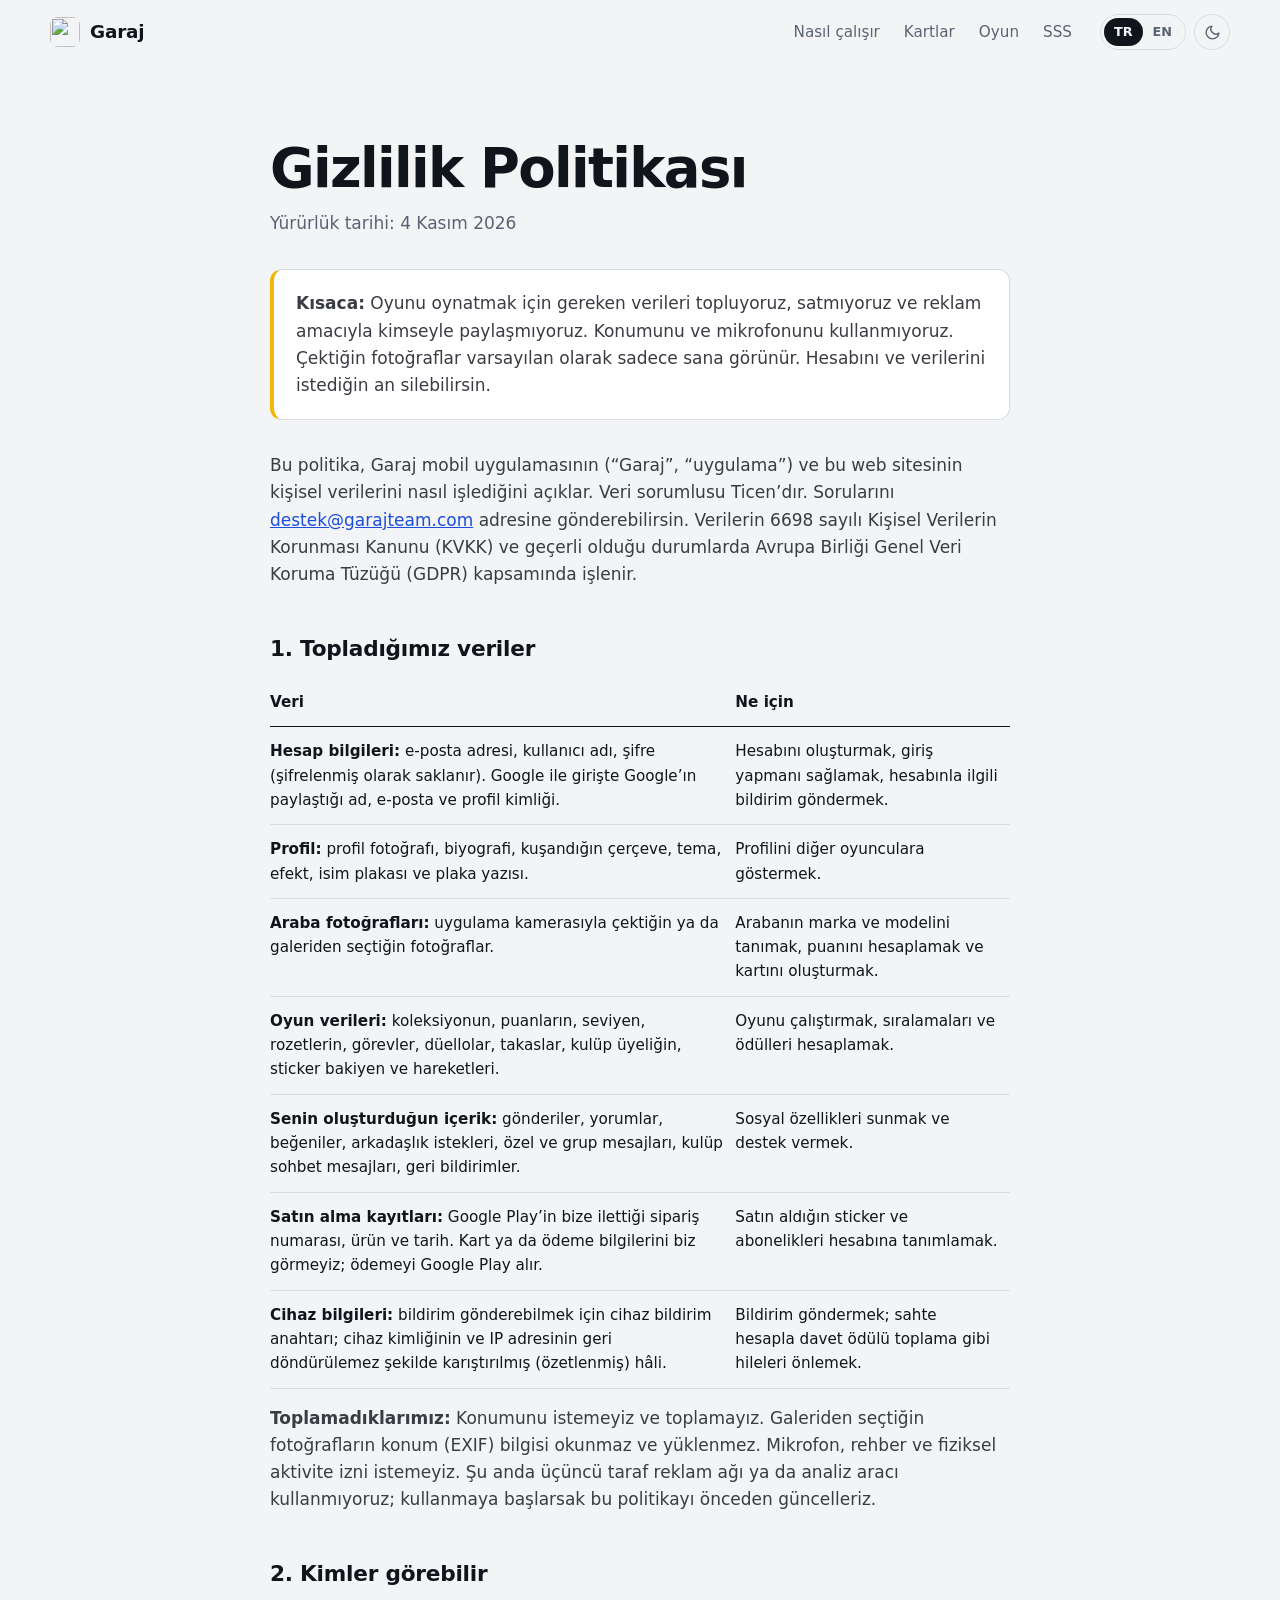
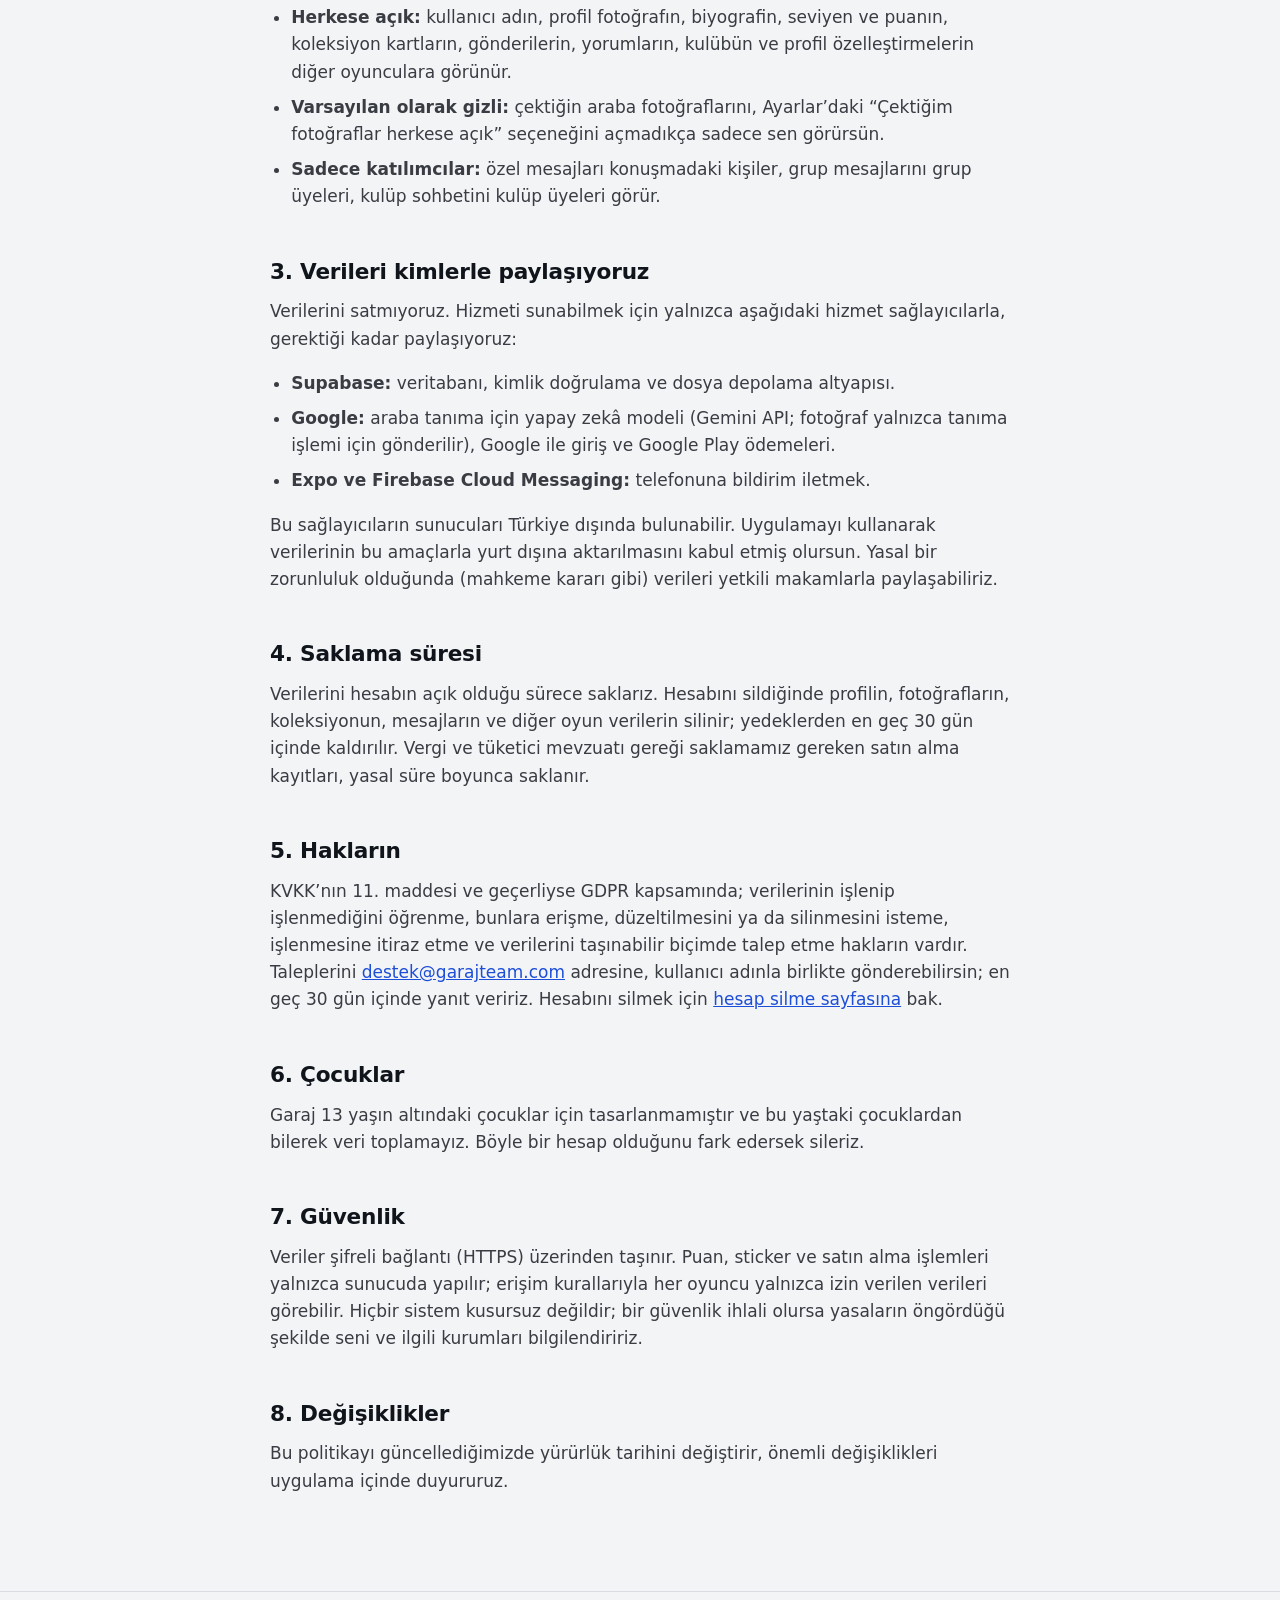
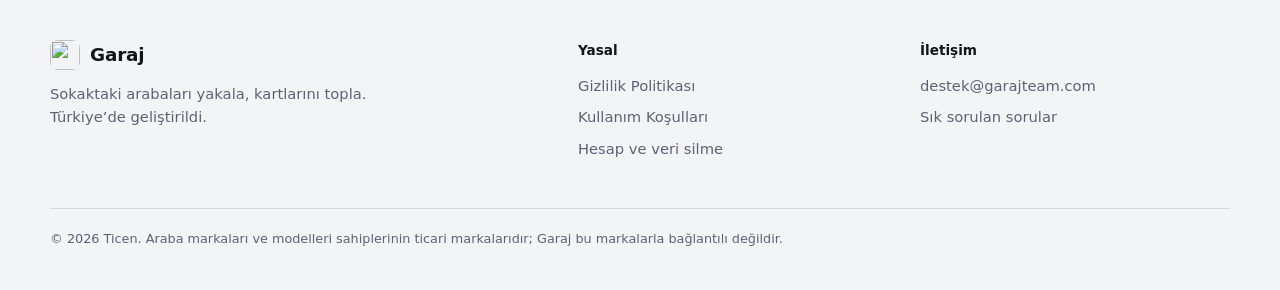
==== gizlilik.html @ b3e6d88f "Add files via upload" ====
<!doctype html>
<html lang="tr">
<head>
<meta charset="utf-8">
<meta name="viewport" content="width=device-width, initial-scale=1">
<title>Gizlilik Politikası — Garaj</title>
<meta name="baslik-tr" content="Gizlilik Politikası — Garaj">
<meta name="baslik-en" content="Privacy Policy — Garaj">
<meta name="description" content="Garaj uygulamasının gizlilik politikası.">
<meta name="theme-color" content="#0b0e13" media="(prefers-color-scheme: dark)">
<meta name="theme-color" content="#f3f4f6" media="(prefers-color-scheme: light)">
<meta property="og:title" content="Gizlilik Politikası — Garaj">
<meta property="og:description" content="Garaj uygulamasının gizlilik politikası.">
<meta property="og:type" content="website">
<meta property="og:image" content="img/og.png">
<link rel="icon" type="image/png" href="favicon.png">
<link rel="apple-touch-icon" href="img/apple-touch-icon.png">
<link rel="preload" href="fonts/archivo-latin-wdth-normal.woff2" as="font" type="font/woff2" crossorigin>
<link rel="stylesheet" href="stil.css">
<script src="site.js"></script>
</head>
<body>
<a class="gizli" href="#icerik"><span data-l="tr">İçeriğe geç</span><span data-l="en">Skip to content</span></a>
<header class="ust">
  <div class="kap">
    <a class="marka" href="index.html"><img src="img/logo.webp" alt="" width="30" height="30">Garaj</a>
    <nav class="menu" aria-label="Ana menü">
      <a href="index.html#nasil"><span data-l="tr">Nasıl çalışır</span><span data-l="en">How it works</span></a>
      <a href="index.html#kartlar"><span data-l="tr">Kartlar</span><span data-l="en">Cards</span></a>
      <a href="index.html#oyun"><span data-l="tr">Oyun</span><span data-l="en">Game</span></a>
      <a href="index.html#sss"><span data-l="tr">SSS</span><span data-l="en">FAQ</span></a>
    </nav>
    <div class="ayarlar">
      <div class="dil" role="group" aria-label="Dil / Language">
        <button type="button" data-dil="tr" aria-pressed="true">TR</button>
        <button type="button" data-dil="en" aria-pressed="false">EN</button>
      </div>
      <button type="button" class="tema-dugme">
        <svg class="ay" viewBox="0 0 24 24" fill="none" stroke="currentColor" stroke-width="2" stroke-linecap="round" stroke-linejoin="round" aria-hidden="true"><path d="M21 12.8A9 9 0 1 1 11.2 3a7 7 0 0 0 9.8 9.8z"/></svg>
        <svg class="gunes" viewBox="0 0 24 24" fill="none" stroke="currentColor" stroke-width="2" stroke-linecap="round" aria-hidden="true"><circle cx="12" cy="12" r="4.5"/><path d="M12 2v2M12 20v2M4.9 4.9l1.4 1.4M17.7 17.7l1.4 1.4M2 12h2M20 12h2M4.9 19.1l1.4-1.4M17.7 6.3l1.4-1.4"/></svg>
      </button>
    </div>
  </div>
</header>
<main id="icerik">
<div class="yasal"><div class="kap">

<article data-l="tr">
<h1>Gizlilik Politikası</h1>
<p class="tarih">Yürürlük tarihi: 4 Kasım 2026</p>
<div class="ozet"><p><strong>Kısaca:</strong> Oyunu oynatmak için gereken verileri topluyoruz, satmıyoruz ve reklam amacıyla kimseyle paylaşmıyoruz. Konumunu ve mikrofonunu kullanmıyoruz. Çektiğin fotoğraflar varsayılan olarak sadece sana görünür. Hesabını ve verilerini istediğin an silebilirsin.</p></div>

<p>Bu politika, Garaj mobil uygulamasının (“Garaj”, “uygulama”) ve bu web sitesinin kişisel verilerini nasıl işlediğini açıklar. Veri sorumlusu <span data-ayar="gelistirici">Garaj</span>’dır. Sorularını <a data-ayar="eposta" href="#">iletisim@ornek.com</a> adresine gönderebilirsin. Verilerin 6698 sayılı Kişisel Verilerin Korunması Kanunu (KVKK) ve geçerli olduğu durumlarda Avrupa Birliği Genel Veri Koruma Tüzüğü (GDPR) kapsamında işlenir.</p>

<h2>1. Topladığımız veriler</h2>
<table>
<tr><th>Veri</th><th>Ne için</th></tr>
<tr><td><strong>Hesap bilgileri:</strong> e-posta adresi, kullanıcı adı, şifre (şifrelenmiş olarak saklanır). Google ile girişte Google’ın paylaştığı ad, e-posta ve profil kimliği.</td><td>Hesabını oluşturmak, giriş yapmanı sağlamak, hesabınla ilgili bildirim göndermek.</td></tr>
<tr><td><strong>Profil:</strong> profil fotoğrafı, biyografi, kuşandığın çerçeve, tema, efekt, isim plakası ve plaka yazısı.</td><td>Profilini diğer oyunculara göstermek.</td></tr>
<tr><td><strong>Araba fotoğrafları:</strong> uygulama kamerasıyla çektiğin ya da galeriden seçtiğin fotoğraflar.</td><td>Arabanın marka ve modelini tanımak, puanını hesaplamak ve kartını oluşturmak.</td></tr>
<tr><td><strong>Oyun verileri:</strong> koleksiyonun, puanların, seviyen, rozetlerin, görevler, düellolar, takaslar, kulüp üyeliğin, sticker bakiyen ve hareketleri.</td><td>Oyunu çalıştırmak, sıralamaları ve ödülleri hesaplamak.</td></tr>
<tr><td><strong>Senin oluşturduğun içerik:</strong> gönderiler, yorumlar, beğeniler, arkadaşlık istekleri, özel ve grup mesajları, kulüp sohbet mesajları, geri bildirimler.</td><td>Sosyal özellikleri sunmak ve destek vermek.</td></tr>
<tr><td><strong>Satın alma kayıtları:</strong> Google Play’in bize ilettiği sipariş numarası, ürün ve tarih. Kart ya da ödeme bilgilerini biz görmeyiz; ödemeyi Google Play alır.</td><td>Satın aldığın sticker ve abonelikleri hesabına tanımlamak.</td></tr>
<tr><td><strong>Cihaz bilgileri:</strong> bildirim gönderebilmek için cihaz bildirim anahtarı; cihaz kimliğinin ve IP adresinin geri döndürülemez şekilde karıştırılmış (özetlenmiş) hâli.</td><td>Bildirim göndermek; sahte hesapla davet ödülü toplama gibi hileleri önlemek.</td></tr>
</table>
<p><strong>Toplamadıklarımız:</strong> Konumunu istemeyiz ve toplamayız. Galeriden seçtiğin fotoğrafların konum (EXIF) bilgisi okunmaz ve yüklenmez. Mikrofon, rehber ve fiziksel aktivite izni istemeyiz. Şu anda üçüncü taraf reklam ağı ya da analiz aracı kullanmıyoruz; kullanmaya başlarsak bu politikayı önceden güncelleriz.</p>

<h2>2. Kimler görebilir</h2>
<ul>
<li><strong>Herkese açık:</strong> kullanıcı adın, profil fotoğrafın, biyografin, seviyen ve puanın, koleksiyon kartların, gönderilerin, yorumların, kulübün ve profil özelleştirmelerin diğer oyunculara görünür.</li>
<li><strong>Varsayılan olarak gizli:</strong> çektiğin araba fotoğraflarını, Ayarlar’daki “Çektiğim fotoğraflar herkese açık” seçeneğini açmadıkça sadece sen görürsün.</li>
<li><strong>Sadece katılımcılar:</strong> özel mesajları konuşmadaki kişiler, grup mesajlarını grup üyeleri, kulüp sohbetini kulüp üyeleri görür.</li>
</ul>

<h2>3. Verileri kimlerle paylaşıyoruz</h2>
<p>Verilerini satmıyoruz. Hizmeti sunabilmek için yalnızca aşağıdaki hizmet sağlayıcılarla, gerektiği kadar paylaşıyoruz:</p>
<ul>
<li><strong>Supabase:</strong> veritabanı, kimlik doğrulama ve dosya depolama altyapısı.</li>
<li><strong>Google:</strong> araba tanıma için yapay zekâ modeli (Gemini API; fotoğraf yalnızca tanıma işlemi için gönderilir), Google ile giriş ve Google Play ödemeleri.</li>
<li><strong>Expo ve Firebase Cloud Messaging:</strong> telefonuna bildirim iletmek.</li>
</ul>
<p>Bu sağlayıcıların sunucuları Türkiye dışında bulunabilir. Uygulamayı kullanarak verilerinin bu amaçlarla yurt dışına aktarılmasını kabul etmiş olursun. Yasal bir zorunluluk olduğunda (mahkeme kararı gibi) verileri yetkili makamlarla paylaşabiliriz.</p>

<h2>4. Saklama süresi</h2>
<p>Verilerini hesabın açık olduğu sürece saklarız. Hesabını sildiğinde profilin, fotoğrafların, koleksiyonun, mesajların ve diğer oyun verilerin silinir; yedeklerden en geç 30 gün içinde kaldırılır. Vergi ve tüketici mevzuatı gereği saklamamız gereken satın alma kayıtları, yasal süre boyunca saklanır.</p>

<h2>5. Hakların</h2>
<p>KVKK’nın 11. maddesi ve geçerliyse GDPR kapsamında; verilerinin işlenip işlenmediğini öğrenme, bunlara erişme, düzeltilmesini ya da silinmesini isteme, işlenmesine itiraz etme ve verilerini taşınabilir biçimde talep etme hakların vardır. Taleplerini <a data-ayar="eposta" href="#">iletisim@ornek.com</a> adresine, kullanıcı adınla birlikte gönderebilirsin; en geç 30 gün içinde yanıt veririz. Hesabını silmek için <a href="hesap-silme.html">hesap silme sayfasına</a> bak.</p>

<h2>6. Çocuklar</h2>
<p>Garaj 13 yaşın altındaki çocuklar için tasarlanmamıştır ve bu yaştaki çocuklardan bilerek veri toplamayız. Böyle bir hesap olduğunu fark edersek sileriz.</p>

<h2>7. Güvenlik</h2>
<p>Veriler şifreli bağlantı (HTTPS) üzerinden taşınır. Puan, sticker ve satın alma işlemleri yalnızca sunucuda yapılır; erişim kurallarıyla her oyuncu yalnızca izin verilen verileri görebilir. Hiçbir sistem kusursuz değildir; bir güvenlik ihlali olursa yasaların öngördüğü şekilde seni ve ilgili kurumları bilgilendiririz.</p>

<h2>8. Değişiklikler</h2>
<p>Bu politikayı güncellediğimizde yürürlük tarihini değiştirir, önemli değişiklikleri uygulama içinde duyururuz.</p>
</article>

<article data-l="en">
<h1>Privacy Policy</h1>
<p class="tarih">Effective date: November 4, 2026</p>
<div class="ozet"><p><strong>In short:</strong> we collect the data needed to run the game, we don’t sell it and we don’t share it with anyone for advertising. We don’t use your location or microphone. Photos you take are visible only to you by default. You can delete your account and data whenever you like.</p></div>

<p>This policy explains how the Garaj mobile app (“Garaj”, “the app”) and this website handle personal data. The data controller is <span data-ayar="gelistirici">Garaj</span>. You can send questions to <a data-ayar="eposta" href="#">iletisim@ornek.com</a>. Your data is processed under Turkish Personal Data Protection Law No. 6698 (KVKK) and, where it applies, the EU General Data Protection Regulation (GDPR).</p>

<h2>1. Data we collect</h2>
<table>
<tr><th>Data</th><th>Why</th></tr>
<tr><td><strong>Account details:</strong> email address, username, password (stored hashed). With Google sign-in, the name, email and account ID Google shares with us.</td><td>To create your account, sign you in and contact you about your account.</td></tr>
<tr><td><strong>Profile:</strong> profile photo, bio, and the frame, theme, effect, number plate and plate text you equip.</td><td>To show your profile to other players.</td></tr>
<tr><td><strong>Car photos:</strong> photos you take with the in-app camera or pick from your gallery.</td><td>To recognise the car’s make and model, score it and create its card.</td></tr>
<tr><td><strong>Game data:</strong> your collection, points, level, badges, missions, duels, trades, club membership, sticker balance and history.</td><td>To run the game and calculate leaderboards and rewards.</td></tr>
<tr><td><strong>Content you create:</strong> posts, comments, likes, friend requests, direct and group messages, club chat messages and feedback.</td><td>To provide social features and support.</td></tr>
<tr><td><strong>Purchase records:</strong> the order number, product and date Google Play sends us. We never see your card or payment details; Google Play processes the payment.</td><td>To credit stickers and subscriptions to your account.</td></tr>
<tr><td><strong>Device data:</strong> a push notification token; an irreversibly hashed version of your device ID and IP address.</td><td>To send notifications and to prevent abuse such as collecting invite rewards with fake accounts.</td></tr>
</table>
<p><strong>What we don’t collect:</strong> we never ask for or collect your location. Location (EXIF) data in photos you pick from your gallery is not read or uploaded. We don’t ask for microphone, contacts or physical activity access. We currently use no third-party advertising or analytics SDKs; if that changes, we will update this policy first.</p>

<h2>2. Who can see what</h2>
<ul>
<li><strong>Public:</strong> your username, profile photo, bio, level and points, collection cards, posts, comments, club and profile customisations are visible to other players.</li>
<li><strong>Private by default:</strong> car photos you take are visible only to you unless you turn on “Çektiğim fotoğraflar herkese açık” (My photos are public) in Settings.</li>
<li><strong>Participants only:</strong> direct messages are visible to the people in the conversation, group messages to group members and club chat to club members.</li>
</ul>

<h2>3. Who we share data with</h2>
<p>We don’t sell your data. We share it only as far as needed to run the service, with these providers:</p>
<ul>
<li><strong>Supabase:</strong> database, authentication and file storage.</li>
<li><strong>Google:</strong> the AI model used for car recognition (Gemini API; photos are sent only for recognition), Google sign-in and Google Play billing.</li>
<li><strong>Expo and Firebase Cloud Messaging:</strong> delivering notifications to your phone.</li>
</ul>
<p>These providers may store data on servers outside Türkiye. By using the app you agree to your data being transferred abroad for these purposes. We may disclose data to authorities where the law requires it, for example under a court order.</p>

<h2>4. How long we keep data</h2>
<p>We keep your data while your account is active. When you delete your account, your profile, photos, collection, messages and other game data are deleted and removed from backups within 30 days. Purchase records we are legally required to keep under tax and consumer law are retained for the required period.</p>

<h2>5. Your rights</h2>
<p>Under Article 11 of KVKK and, where applicable, the GDPR, you have the right to know whether your data is processed, to access it, to have it corrected or deleted, to object to processing and to receive your data in a portable format. Send requests with your username to <a data-ayar="eposta" href="#">iletisim@ornek.com</a>; we reply within 30 days. To delete your account, see the <a href="hesap-silme.html">account deletion page</a>.</p>

<h2>6. Children</h2>
<p>Garaj is not designed for children under 13 and we do not knowingly collect data from them. If we learn that such an account exists, we will delete it.</p>

<h2>7. Security</h2>
<p>Data is transmitted over encrypted connections (HTTPS). Points, stickers and purchases are handled only on the server, and access rules ensure each player can only see the data they are allowed to. No system is perfect; if a breach occurs, we will notify you and the relevant authorities as the law requires.</p>

<h2>8. Changes</h2>
<p>When we update this policy we will change the effective date and announce important changes in the app.</p>
</article>

</div></div>
</main>
<footer class="alt">
  <div class="kap">
    <div>
      <a class="marka" href="index.html"><img src="img/logo.webp" alt="" width="30" height="30">Garaj</a>
      <p><span data-l="tr">Sokaktaki arabaları yakala, kartlarını topla. Türkiye’de geliştirildi.</span><span data-l="en">Spot real cars on the street and collect them as cards. Made in Türkiye.</span></p>
    </div>
    <div>
      <h4><span data-l="tr">Yasal</span><span data-l="en">Legal</span></h4>
      <ul>
        <li><a href="gizlilik.html"><span data-l="tr">Gizlilik Politikası</span><span data-l="en">Privacy Policy</span></a></li>
        <li><a href="kosullar.html"><span data-l="tr">Kullanım Koşulları</span><span data-l="en">Terms of Use</span></a></li>
        <li><a href="hesap-silme.html"><span data-l="tr">Hesap ve veri silme</span><span data-l="en">Account &amp; data deletion</span></a></li>
      </ul>
    </div>
    <div>
      <h4><span data-l="tr">İletişim</span><span data-l="en">Contact</span></h4>
      <ul>
        <li><a data-ayar="eposta" href="#">iletisim@ornek.com</a></li>
        <li><a href="index.html#sss"><span data-l="tr">Sık sorulan sorular</span><span data-l="en">Frequently asked questions</span></a></li>
      </ul>
    </div>
    <p class="telif">© <span data-ayar="yil">2026</span> <span data-ayar="gelistirici">Garaj</span>. <span data-l="tr">Araba markaları ve modelleri sahiplerinin ticari markalarıdır; Garaj bu markalarla bağlantılı değildir.</span><span data-l="en">Car brands and model names are trademarks of their owners; Garaj is not affiliated with them.</span></p>
  </div>
</footer>
</body>
</html>
---- stil.css ----
/* ================= Garaj — web sitesi ================= */
@font-face {
  font-family: 'Archivo';
  font-style: normal;
  font-display: swap;
  font-weight: 100 900;
  font-stretch: 62% 125%;
  src: url(fonts/archivo-latin-ext-wdth-normal.woff2) format('woff2-variations');
  unicode-range: U+0100-02BA, U+02BD-02C5, U+02C7-02CC, U+02CE-02D7, U+02DD-02FF, U+0304, U+0308, U+0329, U+1D00-1DBF, U+1E00-1E9F, U+1EF2-1EFF, U+2020, U+20A0-20AB, U+20AD-20C0, U+2113, U+2C60-2C7F, U+A720-A7FF;
}
@font-face {
  font-family: 'Archivo';
  font-style: normal;
  font-display: swap;
  font-weight: 100 900;
  font-stretch: 62% 125%;
  src: url(fonts/archivo-latin-wdth-normal.woff2) format('woff2-variations');
  unicode-range: U+0000-00FF, U+0131, U+0152-0153, U+02BB-02BC, U+02C6, U+02DA, U+02DC, U+0304, U+0308, U+0329, U+2000-206F, U+20AC, U+2122, U+2191, U+2193, U+2212, U+2215, U+FEFF, U+FFFD;
}

/* ---------- Renkler: gündüz ---------- */
:root {
  --zemin: #f3f4f6;
  --yuzey: #ffffff;
  --yazi: #10141b;
  --soluk: #5a6372;
  --cizgi: #d8dce2;
  --mavi: #2459e8;
  --mavi-yazi: #1d4ed8;
  --sari: #f2b705;
  --yol: #c9cdd4;
  --kaldirim: #e1e4e8;
  --serit: #ffffff;
  --golge: 0 1px 2px rgba(16, 20, 27, 0.06), 0 8px 24px rgba(16, 20, 27, 0.08);
  --gece: 0;
  color-scheme: light;
}
/* ---------- Renkler: gece ---------- */
:root[data-tema='koyu'] {
  --zemin: #0b0e13;
  --yuzey: #12161d;
  --yazi: #e8ecf2;
  --soluk: #8a94a4;
  --cizgi: #232a35;
  --mavi: #5b86ff;
  --mavi-yazi: #8aa9ff;
  --sari: #e8b008;
  --yol: #141920;
  --kaldirim: #1b2029;
  --serit: rgba(255, 255, 255, 0.24);
  --golge: 0 1px 2px rgba(0, 0, 0, 0.4), 0 10px 30px rgba(0, 0, 0, 0.35);
  --gece: 1;
  color-scheme: dark;
}
@media (prefers-color-scheme: dark) {
  :root:not([data-tema='acik']) {
    --zemin: #0b0e13;
    --yuzey: #12161d;
    --yazi: #e8ecf2;
    --soluk: #8a94a4;
    --cizgi: #232a35;
    --mavi: #5b86ff;
    --mavi-yazi: #8aa9ff;
    --sari: #e8b008;
    --yol: #141920;
    --kaldirim: #1b2029;
    --serit: rgba(255, 255, 255, 0.24);
    --golge: 0 1px 2px rgba(0, 0, 0, 0.4), 0 10px 30px rgba(0, 0, 0, 0.35);
    --gece: 1;
    color-scheme: dark;
  }
}

/* ---------- Temel ---------- */
*,
*::before,
*::after {
  box-sizing: border-box;
}
html {
  -webkit-text-size-adjust: 100%;
  scroll-behavior: smooth;
  scroll-padding-top: 80px;
}
body {
  margin: 0;
  background: var(--zemin);
  color: var(--yazi);
  font-family: 'Archivo', system-ui, -apple-system, 'Segoe UI', Roboto, sans-serif;
  font-size: 1.0625rem;
  line-height: 1.6;
  font-stretch: 100%;
  -webkit-font-smoothing: antialiased;
  text-rendering: optimizeLegibility;
  transition: background-color 0.3s ease, color 0.3s ease;
}
img {
  max-width: 100%;
  display: block;
}
a {
  color: var(--mavi-yazi);
}
:focus-visible {
  outline: 2px solid var(--mavi);
  outline-offset: 3px;
  border-radius: 4px;
}
h1,
h2,
h3 {
  margin: 0;
  font-weight: 800;
  line-height: 1;
}
p {
  margin: 0;
}
.kap {
  width: min(1180px, 100% - 40px);
  margin-inline: auto;
}

/* dil */
html[lang='tr'] [data-l='en'],
html[lang='en'] [data-l='tr'] {
  display: none !important;
}

.gizli {
  position: absolute;
  left: -9999px;
}
.gizli:focus {
  left: 16px;
  top: 16px;
  z-index: 100;
  background: var(--yuzey);
  padding: 8px 14px;
  border-radius: 8px;
}

/* ---------- Üst çubuk ---------- */
.ust {
  position: sticky;
  top: 0;
  z-index: 50;
  background: color-mix(in srgb, var(--zemin) 82%, transparent);
  backdrop-filter: saturate(1.4) blur(14px);
  -webkit-backdrop-filter: saturate(1.4) blur(14px);
  border-bottom: 1px solid transparent;
  transition: border-color 0.2s;
}
.ust.kaydi {
  border-bottom-color: var(--cizgi);
}
.ust .kap {
  display: flex;
  align-items: center;
  gap: 28px;
  height: 64px;
}
.marka {
  display: flex;
  align-items: center;
  gap: 10px;
  color: var(--yazi);
  text-decoration: none;
  font-weight: 800;
  font-stretch: 125%;
  font-size: 1.15rem;
  letter-spacing: -0.01em;
}
.marka img {
  width: 30px;
  height: 30px;
  border-radius: 8px;
}
.menu {
  display: flex;
  gap: 24px;
  margin-left: auto;
}
.menu a {
  color: var(--soluk);
  text-decoration: none;
  font-size: 0.95rem;
  font-weight: 500;
  transition: color 0.15s;
}
.menu a:hover {
  color: var(--yazi);
}
.ayarlar {
  display: flex;
  gap: 8px;
  align-items: center;
}
.dil {
  display: flex;
  border: 1px solid var(--cizgi);
  border-radius: 999px;
  padding: 3px;
}
.dil button,
.tema-dugme {
  font: inherit;
  cursor: pointer;
  color: var(--soluk);
  background: none;
  border: 0;
}
.dil button {
  font-size: 0.8rem;
  font-weight: 700;
  padding: 4px 10px;
  border-radius: 999px;
}
.dil button[aria-pressed='true'] {
  background: var(--yazi);
  color: var(--zemin);
}
.tema-dugme {
  width: 36px;
  height: 36px;
  border-radius: 999px;
  border: 1px solid var(--cizgi);
  display: grid;
  place-items: center;
}
.tema-dugme svg {
  width: 17px;
  height: 17px;
}
.tema-dugme:hover,
.dil button:hover {
  color: var(--yazi);
}
:root[data-tema='koyu'] .tema-dugme .ay,
:root:not([data-tema='koyu']) .tema-dugme .gunes {
  display: none;
}

/* ---------- Giriş ---------- */
.giris {
  padding: clamp(36px, 5.5vw, 72px) 0 clamp(28px, 4vw, 44px);
}
.giris .kap {
  display: grid;
  grid-template-columns: minmax(0, 1.55fr) minmax(0, 1fr);
  gap: 48px;
  align-items: end;
}
.dev {
  font-size: clamp(2.6rem, 6.3vw, 5.4rem);
  font-stretch: 125%;
  font-weight: 800;
  letter-spacing: -0.035em;
  line-height: 0.92;
  text-wrap: balance;
}
.giris-yan p {
  color: var(--soluk);
  font-size: 1.08rem;
  max-width: 44ch;
}
.magazalar {
  display: flex;
  flex-wrap: wrap;
  gap: 10px;
  margin-top: 22px;
}
.magaza {
  display: inline-flex;
  align-items: center;
  gap: 10px;
  height: 52px;
  padding: 0 18px 0 14px;
  border-radius: 12px;
  background: var(--yazi);
  color: var(--zemin);
  text-decoration: none;
  line-height: 1.1;
}
.magaza svg {
  width: 22px;
  height: 22px;
  flex: none;
}
.magaza small {
  display: block;
  font-size: 0.7rem;
  opacity: 0.75;
}
.magaza b {
  font-size: 1.02rem;
  font-weight: 700;
}
.magaza.ikincil {
  background: none;
  color: var(--yazi);
  border: 1px solid var(--cizgi);
}
.magaza[aria-disabled='true'] {
  cursor: default;
}
.not-kucuk {
  margin-top: 12px;
  font-size: 0.82rem;
  color: var(--soluk);
}

/* ---------- Yol sahnesi ---------- */
.yol-sahne {
  position: relative;
  height: 380px;
  background: var(--yol);
  overflow: hidden;
  touch-action: pan-y;
  cursor: none;
  user-select: none;
  -webkit-user-select: none;
  -webkit-tap-highlight-color: transparent;
}
.yol-sahne canvas {
  position: absolute;
  inset: 0;
  width: 100%;
  height: 100%;
}
.vizor {
  position: absolute;
  left: 0;
  top: 0;
  width: 120px;
  height: 80px;
  pointer-events: none;
  will-change: transform, width, height;
  --r: rgba(255, 255, 255, 0.95);
}
.vizor i {
  position: absolute;
  width: 16px;
  height: 16px;
  border: 2.5px solid var(--r);
  filter: drop-shadow(0 1px 2px rgba(0, 0, 0, 0.45));
  transition: border-color 0.15s;
}
.vizor i:nth-child(1) {
  left: 0;
  top: 0;
  border-right: 0;
  border-bottom: 0;
  border-top-left-radius: 4px;
}
.vizor i:nth-child(2) {
  right: 0;
  top: 0;
  border-left: 0;
  border-bottom: 0;
  border-top-right-radius: 4px;
}
.vizor i:nth-child(3) {
  left: 0;
  bottom: 0;
  border-right: 0;
  border-top: 0;
  border-bottom-left-radius: 4px;
}
.vizor i:nth-child(4) {
  right: 0;
  bottom: 0;
  border-left: 0;
  border-top: 0;
  border-bottom-right-radius: 4px;
}
.vizor b {
  position: absolute;
  left: 50%;
  top: 50%;
  width: 6px;
  height: 6px;
  margin: -3px 0 0 -3px;
  border-radius: 50%;
  background: var(--r);
  box-shadow: 0 0 0 1px rgba(0, 0, 0, 0.25);
  transition: opacity 0.15s;
}
.vizor.kilit {
  --r: var(--sari);
}
.vizor.kilit b {
  opacity: 0;
}
.vizor .flas {
  position: absolute;
  inset: 0;
  background: #fff;
  opacity: 0;
  border-radius: 6px;
}
.vizor.cek .flas {
  animation: flas 0.45s ease-out;
}
@keyframes flas {
  0% {
    opacity: 0.9;
  }
  100% {
    opacity: 0;
  }
}
.etiket {
  position: absolute;
  left: 0;
  top: 0;
  pointer-events: none;
  padding: 6px 10px 6px 8px;
  border-radius: 8px;
  background: rgba(10, 13, 18, 0.88);
  color: #fff;
  font-size: 0.82rem;
  line-height: 1.15;
  white-space: nowrap;
  display: flex;
  gap: 8px;
  align-items: center;
  animation: etiket 1.6s cubic-bezier(0.2, 0.7, 0.2, 1) forwards;
}
.etiket::before {
  content: '';
  width: 8px;
  height: 8px;
  border-radius: 50%;
  background: var(--n, #aab);
}
.etiket strong {
  font-stretch: 112%;
  font-weight: 800;
}
@keyframes etiket {
  0% {
    opacity: 0;
    transform: translate(var(--x), calc(var(--y) + 6px)) scale(0.92);
  }
  14% {
    opacity: 1;
    transform: translate(var(--x), var(--y)) scale(1);
  }
  75% {
    opacity: 1;
  }
  100% {
    opacity: 0;
    transform: translate(var(--x), calc(var(--y) - 26px));
  }
}
.yol-ust {
  position: absolute;
  left: 0;
  right: 0;
  top: 0;
  height: 0;
  pointer-events: none;
}
.yol-ust .kap {
  display: flex;
  justify-content: space-between;
  padding-top: 7px;
  font-size: 0.8rem;
  font-weight: 600;
  color: var(--soluk);
}
.sayac b {
  color: var(--yazi);
  font-variant-numeric: tabular-nums;
}
.ipucu {
  transition: opacity 0.4s;
}
.ipucu.gitti {
  opacity: 0;
}

/* ---------- Yakalananlar tepsisi ---------- */
.tepsi {
  padding: 22px 0 0;
}
.tepsi .kap {
  display: flex;
  gap: 20px;
  align-items: flex-start;
}
.tepsi-baslik {
  flex: none;
  width: 150px;
  padding-top: 4px;
  font-size: 0.85rem;
  color: var(--soluk);
}
.tepsi-baslik strong {
  display: block;
  color: var(--yazi);
  font-size: 0.95rem;
}
.tepsi-liste {
  list-style: none;
  margin: 0;
  padding: 0 0 6px;
  display: flex;
  gap: 12px;
  min-height: 157px;
  overflow: hidden;
  flex: 1;
  min-width: 0;
  -webkit-mask-image: linear-gradient(90deg, #000 85%, transparent);
  mask-image: linear-gradient(90deg, #000 85%, transparent);
}
.tepsi-bos {
  align-self: center;
  color: var(--soluk);
  font-size: 0.9rem;
}

/* küçük kart */
.kk {
  flex: none;
  width: 112px;
  height: 157px;
  border-radius: 11px;
  padding: 3px;
  background: var(--cerceve);
  box-shadow: var(--golge);
  animation: kk-gel 0.55s cubic-bezier(0.2, 0.8, 0.2, 1);
}
@keyframes kk-gel {
  from {
    transform: translateY(-14px) scale(0.9);
    opacity: 0;
  }
}
.kk-ic {
  height: 100%;
  border-radius: 8px;
  background: #121720;
  color: #fff;
  display: flex;
  flex-direction: column;
  padding: 7px 8px 8px;
  overflow: hidden;
  position: relative;
}
.kk-ust {
  display: flex;
  justify-content: space-between;
  align-items: center;
  font-size: 0.62rem;
  font-weight: 700;
  letter-spacing: 0.02em;
}
.kk-ust i {
  font-style: normal;
  color: var(--vurgu);
  letter-spacing: -0.05em;
}
.kk img {
  height: 76px;
  width: auto;
  margin: 8px auto 0;
  flex: none;
}
.kk-alt {
  display: flex;
  flex-direction: column;
  gap: 4px;
  margin-top: auto;
}
.kk-alt span {
  font-size: 0.78rem;
  font-weight: 800;
  font-stretch: 115%;
  line-height: 1;
}
.kk-alt em {
  align-self: flex-start;
  font-style: normal;
  font-size: 0.68rem;
  font-weight: 700;
  font-variant-numeric: tabular-nums;
  background: #fff;
  color: #10141b;
  border-radius: 3px;
  padding: 1px 5px 1px 0;
  display: flex;
  gap: 4px;
  align-items: center;
  overflow: hidden;
}
.kk-alt em s {
  text-decoration: none;
  background: #1f4fd6;
  color: #fff;
  font-size: 0.45rem;
  padding: 3px 2px;
}
.kk.n0 {
  --cerceve: linear-gradient(140deg, #e3e7ec, #8c949e 50%, #d7dce2);
  --vurgu: #c9d0d8;
}
.kk.n1 {
  --cerceve: linear-gradient(140deg, #9cc1ff, #2459e8 50%, #84b0ff);
  --vurgu: #7ea8ff;
}
.kk.n1 .kk-ic {
  background: repeating-linear-gradient(135deg, #0f1c3d 0 6px, #12224a 6px 12px);
}
.kk.n2 {
  --cerceve: linear-gradient(140deg, #fff0b0, #b8860b 45%, #ffd34d 70%, #8a6200);
  --vurgu: #f5c84a;
}
.kk.n2 .kk-ic {
  background: radial-gradient(120% 70% at 50% 0%, #3a2a08, #120d04 70%);
}
.kk.n3 {
  --cerceve: conic-gradient(from var(--a, 0deg), #ff5ea8, #ffd36b, #6bffb8, #6bc8ff, #b56bff, #ff5ea8);
  --vurgu: #ffd36b;
  animation: kk-gel 0.55s cubic-bezier(0.2, 0.8, 0.2, 1), holo 4s linear infinite;
}
.kk.n3 .kk-ic {
  background: radial-gradient(90% 60% at 30% 10%, #3b1c63, #0d0b1f 70%);
}
@property --a {
  syntax: '<angle>';
  inherits: false;
  initial-value: 0deg;
}
@keyframes holo {
  to {
    --a: 360deg;
  }
}

/* ---------- Bölümler ---------- */
.bolum {
  padding: clamp(72px, 10vw, 128px) 0;
}
.bolum + .bolum {
  border-top: 1px solid var(--cizgi);
}
.baslik {
  font-size: clamp(1.95rem, 3.8vw, 3.1rem);
  font-stretch: 118%;
  letter-spacing: -0.03em;
  line-height: 0.98;
  text-wrap: balance;
}
.alt-baslik {
  margin-top: 16px;
  color: var(--soluk);
  max-width: 52ch;
  font-size: 1.08rem;
}

/* nasıl çalışır: rota */
.rota {
  list-style: none;
  margin: 56px 0 0;
  padding: 0;
  display: grid;
  grid-template-columns: repeat(3, 1fr);
  gap: 40px;
  position: relative;
}
.rota::before {
  content: '';
  position: absolute;
  left: 0;
  right: 0;
  top: 27px;
  border-top: 2px dashed var(--cizgi);
}
.rota li {
  position: relative;
}
.durak {
  width: 56px;
  height: 56px;
  border-radius: 50%;
  background: var(--zemin);
  border: 2px solid var(--yazi);
  display: grid;
  place-items: center;
  font-weight: 800;
  font-stretch: 125%;
  font-size: 1.35rem;
  position: relative;
}
.rota li:last-child .durak {
  background: var(--mavi);
  border-color: var(--mavi);
  color: #fff;
}
.rota h3 {
  margin-top: 22px;
  font-size: 1.3rem;
  font-stretch: 112%;
  letter-spacing: -0.01em;
}
.rota p {
  margin-top: 10px;
  color: var(--soluk);
  max-width: 34ch;
}

/* nadirlik: malzeme panelleri */
.malzemeler {
  margin-top: 56px;
  display: grid;
  grid-template-columns: repeat(4, 1fr);
  gap: 16px;
}
.malzeme {
  margin: 0;
}
.panel {
  position: relative;
  height: 300px;
  border-radius: 16px;
  overflow: hidden;
  padding: 20px;
  display: flex;
  flex-direction: column;
  justify-content: space-between;
  box-shadow: var(--golge);
  --x: 50%;
  --y: 30%;
  isolation: isolate;
}
.panel::after {
  content: '';
  position: absolute;
  inset: 0;
  z-index: -1;
  background: radial-gradient(circle at var(--x) var(--y), rgba(255, 255, 255, 0.45), transparent 45%);
  mix-blend-mode: soft-light;
  pointer-events: none;
}
.panel .ad {
  font-size: 1.9rem;
  font-weight: 800;
  font-stretch: 125%;
  letter-spacing: -0.03em;
}
.panel .yildiz {
  align-self: flex-end;
  font-size: 0.95rem;
  letter-spacing: 0.08em;
}
.p0 {
  color: #1a1f27;
  background: repeating-linear-gradient(90deg, rgba(255, 255, 255, 0.18) 0 1px, transparent 1px 3px), linear-gradient(170deg, #e4e8ec, #a7aeb7 60%, #c9ced5);
}
.p1 {
  color: #fff;
  background:
    linear-gradient(27deg, #0e1d45 5px, transparent 5px) 0 5px,
    linear-gradient(207deg, #0e1d45 5px, transparent 5px) 10px 0,
    linear-gradient(27deg, #183170 5px, transparent 5px) 0 10px,
    linear-gradient(207deg, #183170 5px, transparent 5px) 10px 5px,
    linear-gradient(90deg, #132a62 10px, transparent 10px),
    linear-gradient(#16306c 25%, #10255a 25%, #10255a 50%, transparent 50%, transparent 75%, #1b3a80 75%, #1b3a80);
  background-color: #12285e;
  background-size: 20px 20px;
}
.p1::before {
  content: '';
  position: absolute;
  inset: 0;
  z-index: -1;
  background: linear-gradient(160deg, rgba(91, 134, 255, 0.45), transparent 55%);
}
.p2 {
  color: #2a1d02;
  background: repeating-linear-gradient(100deg, rgba(255, 255, 255, 0.12) 0 1px, transparent 1px 4px), linear-gradient(115deg, #8a6514 0%, #e7c053 28%, #fff0b8 44%, #cf9d26 60%, #7a5810 100%);
}
.p3 {
  color: #1b1030;
  background: conic-gradient(from calc(var(--h, 0) * 1deg) at var(--x) var(--y), #ffb3d6, #ffe7a3, #b3ffe0, #a8dcff, #d5b3ff, #ffb3d6);
}
.p3::before {
  content: '';
  position: absolute;
  inset: 0;
  z-index: -1;
  background: repeating-linear-gradient(125deg, rgba(255, 255, 255, 0.25) 0 2px, transparent 2px 9px);
  mix-blend-mode: overlay;
}
.malzeme figcaption {
  padding: 16px 4px 0;
  color: var(--soluk);
  font-size: 0.97rem;
}

/* oyun: teknik özellikler tablosu */
.teknik .kap {
  display: grid;
  grid-template-columns: minmax(0, 0.8fr) minmax(0, 1.6fr);
  gap: 56px;
  align-items: start;
}
.teknik .sol {
  position: sticky;
  top: 104px;
}
.ozellik-listesi {
  margin: 0;
  border-top: 1px solid var(--yazi);
}
.ozellik-listesi > div {
  display: grid;
  grid-template-columns: 11rem 9.5rem 1fr;
  gap: 20px;
  padding: 22px 0;
  border-bottom: 1px solid var(--cizgi);
  align-items: baseline;
}
.ozellik-listesi dt {
  font-weight: 700;
  font-size: 1.08rem;
  font-stretch: 108%;
}
.ozellik-listesi .deger {
  font-weight: 800;
  font-stretch: 120%;
  color: var(--mavi-yazi);
  font-size: 1rem;
  letter-spacing: -0.01em;
}
.ozellik-listesi dd {
  margin: 0;
  color: var(--soluk);
}
.ozellik-listesi dd.deger {
  color: var(--mavi-yazi);
}

/* gizlilik özeti */
.guven .kap {
  display: grid;
  grid-template-columns: minmax(0, 0.8fr) minmax(0, 1.6fr);
  gap: 56px;
}
.guven-liste {
  display: grid;
  grid-template-columns: repeat(3, 1fr);
  gap: 28px;
}
.guven-liste h3 {
  font-size: 1.1rem;
  font-stretch: 108%;
  font-weight: 700;
  line-height: 1.2;
  padding-top: 16px;
  border-top: 3px solid var(--sari);
}
.guven-liste p {
  margin-top: 8px;
  color: var(--soluk);
  font-size: 0.97rem;
}
.guven-link {
  margin-top: 28px;
  display: flex;
  gap: 24px;
  flex-wrap: wrap;
  font-weight: 600;
}

/* sss */
.sss .kap {
  display: grid;
  grid-template-columns: minmax(0, 0.8fr) minmax(0, 1.6fr);
  gap: 56px;
}
.sss details {
  border-bottom: 1px solid var(--cizgi);
}
.sss details:first-of-type {
  border-top: 1px solid var(--cizgi);
}
.sss summary {
  list-style: none;
  cursor: pointer;
  padding: 20px 40px 20px 0;
  font-weight: 700;
  font-size: 1.08rem;
  position: relative;
}
.sss summary::-webkit-details-marker {
  display: none;
}
.sss summary::before,
.sss summary::after {
  content: '';
  position: absolute;
  right: 6px;
  top: 50%;
  width: 14px;
  height: 2px;
  background: currentColor;
  transition: transform 0.25s ease;
}
.sss summary::after {
  transform: rotate(90deg);
}
.sss details[open] summary::after {
  transform: rotate(0deg);
}
.sss details p {
  padding: 0 40px 22px 0;
  color: var(--soluk);
  max-width: 62ch;
}

/* son çağrı: plaka */
.son {
  padding: clamp(72px, 10vw, 128px) 0;
  border-top: 1px solid var(--cizgi);
  text-align: center;
}
.plaka {
  width: min(600px, 100%);
  margin: 0 auto;
  display: flex;
  border: 3px solid #10141b;
  border-radius: 12px;
  background: #fff;
  color: #10141b;
  overflow: hidden;
  box-shadow: var(--golge);
  container-type: inline-size;
}
.plaka .ulke {
  background: #1f4fd6;
  color: #fff;
  width: 9%;
  display: flex;
  flex-direction: column;
  align-items: center;
  justify-content: flex-end;
  padding-bottom: 2.2cqw;
  font-weight: 700;
  font-size: 3.2cqw;
}
.plaka .yazi {
  flex: 1;
  display: flex;
  justify-content: center;
  align-items: center;
  gap: 0.02em;
  font-size: 11.5cqw;
  font-weight: 700;
  font-stretch: 100%;
  letter-spacing: 0.02em;
  padding: 2.2cqw 0;
  line-height: 1;
  font-variant-numeric: tabular-nums;
}
.plaka .harf {
  display: inline-block;
  min-width: 0.6em;
  text-align: center;
}
.plaka .bosluk {
  width: 0.35em;
}
.son h2 {
  margin-top: 44px;
}
.son .alt-baslik {
  margin-inline: auto;
}
.son .magazalar {
  justify-content: center;
}

/* ---------- Alt bilgi ---------- */
.alt {
  border-top: 1px solid var(--cizgi);
  padding: 48px 0 40px;
  font-size: 0.92rem;
}
.alt .kap {
  display: grid;
  grid-template-columns: 1.6fr 1fr 1fr;
  gap: 32px;
}
.alt p {
  color: var(--soluk);
  margin-top: 12px;
  max-width: 40ch;
}
.alt h4 {
  margin: 0 0 12px;
  font-size: 0.85rem;
}
.alt ul {
  list-style: none;
  margin: 0;
  padding: 0;
  display: grid;
  gap: 8px;
}
.alt ul a {
  color: var(--soluk);
  text-decoration: none;
}
.alt ul a:hover {
  color: var(--yazi);
}
.alt .telif {
  grid-column: 1 / -1;
  max-width: none;
  margin-top: 16px;
  padding-top: 20px;
  border-top: 1px solid var(--cizgi);
  font-size: 0.8rem;
}

/* ---------- Yasal sayfalar ---------- */
.yasal {
  padding: clamp(40px, 6vw, 80px) 0 96px;
}
.yasal .kap {
  width: min(740px, 100% - 40px);
}
.yasal h1 {
  font-size: clamp(2.2rem, 5vw, 3.4rem);
  font-stretch: 122%;
  letter-spacing: -0.03em;
}
.yasal .tarih {
  margin-top: 14px;
  color: var(--soluk);
}
.yasal h2 {
  margin: 48px 0 14px;
  font-size: 1.35rem;
  font-stretch: 110%;
  letter-spacing: -0.01em;
  line-height: 1.2;
}
.yasal h3 {
  margin: 28px 0 10px;
  font-size: 1.08rem;
  line-height: 1.3;
}
.yasal p,
.yasal li {
  color: color-mix(in srgb, var(--yazi) 82%, var(--zemin));
}
.yasal p + p {
  margin-top: 14px;
}
.yasal ul,
.yasal ol {
  padding-left: 1.25em;
}
.yasal li + li {
  margin-top: 8px;
}
.yasal .ozet,
.yasal .kutu-uyari {
  margin-top: 32px;
  padding: 20px 22px;
  border-radius: 12px;
  background: var(--yuzey);
  border: 1px solid var(--cizgi);
  border-left: 4px solid var(--sari);
}
.yasal .kutu-uyari {
  border-left-color: var(--mavi);
}
.yasal .ozet {
  margin-bottom: 32px;
}
.dokun {
  display: none;
}
@media (hover: none) {
  .fare {
    display: none;
  }
  .dokun {
    display: inline;
  }
}
.yasal table {
  width: 100%;
  border-collapse: collapse;
  margin: 16px 0;
  font-size: 0.95rem;
}
.yasal th,
.yasal td {
  text-align: left;
  vertical-align: top;
  padding: 12px 12px 12px 0;
  border-bottom: 1px solid var(--cizgi);
}
.yasal th {
  font-weight: 700;
  border-bottom-color: var(--yazi);
}
.yasal ol.adim {
  list-style: none;
  padding: 0;
  counter-reset: a;
}
.yasal ol.adim li {
  counter-increment: a;
  position: relative;
  padding: 2px 0 0 48px;
  min-height: 34px;
}
.yasal ol.adim li + li {
  margin-top: 14px;
}
.yasal ol.adim li::before {
  content: counter(a);
  position: absolute;
  left: 0;
  top: 0;
  width: 32px;
  height: 32px;
  border-radius: 50%;
  border: 2px solid var(--yazi);
  display: grid;
  place-items: center;
  font-weight: 800;
  font-size: 0.9rem;
  color: var(--yazi);
}

/* ---------- Mobil ---------- */
@media (max-width: 980px) {
  .giris .kap,
  .teknik .kap,
  .guven .kap,
  .sss .kap {
    grid-template-columns: 1fr;
    gap: 28px;
  }
  .teknik .sol {
    position: static;
  }
  .malzemeler {
    grid-template-columns: repeat(2, 1fr);
  }
  .ozellik-listesi > div {
    grid-template-columns: 1fr auto;
    gap: 6px 16px;
  }
  .ozellik-listesi dd:not(.deger) {
    grid-column: 1 / -1;
  }
}
@media (max-width: 760px) {
  .menu {
    display: none;
  }
  .ayarlar {
    margin-left: auto;
  }
  .yol-sahne {
    height: 300px;
  }
  .tepsi .kap {
    flex-direction: column;
    align-items: stretch;
    gap: 12px;
  }
  .tepsi-baslik {
    width: auto;
  }
  .tepsi-baslik strong {
    display: inline;
    margin-right: 6px;
  }
  .rota {
    grid-template-columns: 1fr;
    gap: 32px;
  }
  .rota::before {
    left: 27px;
    right: auto;
    top: 0;
    bottom: 0;
    border-top: 0;
    border-left: 2px dashed var(--cizgi);
  }
  .rota li {
    padding-left: 80px;
  }
  .durak {
    position: absolute;
    left: 0;
    top: 0;
  }
  .rota h3 {
    margin-top: 12px;
  }
  .panel {
    height: 210px;
    padding: 16px;
  }
  .panel .ad {
    font-size: 1.45rem;
  }
  .guven-liste {
    grid-template-columns: 1fr;
    gap: 22px;
  }
  .alt .kap {
    grid-template-columns: 1fr 1fr;
  }
  .alt .kap > div:first-child {
    grid-column: 1 / -1;
  }
  .yasal table,
  .yasal thead,
  .yasal tbody,
  .yasal tr,
  .yasal th,
  .yasal td {
    display: block;
  }
  .yasal thead {
    display: none;
  }
  .yasal td {
    border: 0;
    padding: 4px 0;
  }
  .yasal tr {
    padding: 12px 0;
    border-bottom: 1px solid var(--cizgi);
  }
}
@media (hover: none) {
  .yol-sahne {
    cursor: default;
  }
}
@media (prefers-reduced-motion: reduce) {
  html {
    scroll-behavior: auto;
  }
  *,
  *::before,
  *::after {
    animation-duration: 0.01ms !important;
    animation-iteration-count: 1 !important;
    transition-duration: 0.01ms !important;
  }
}
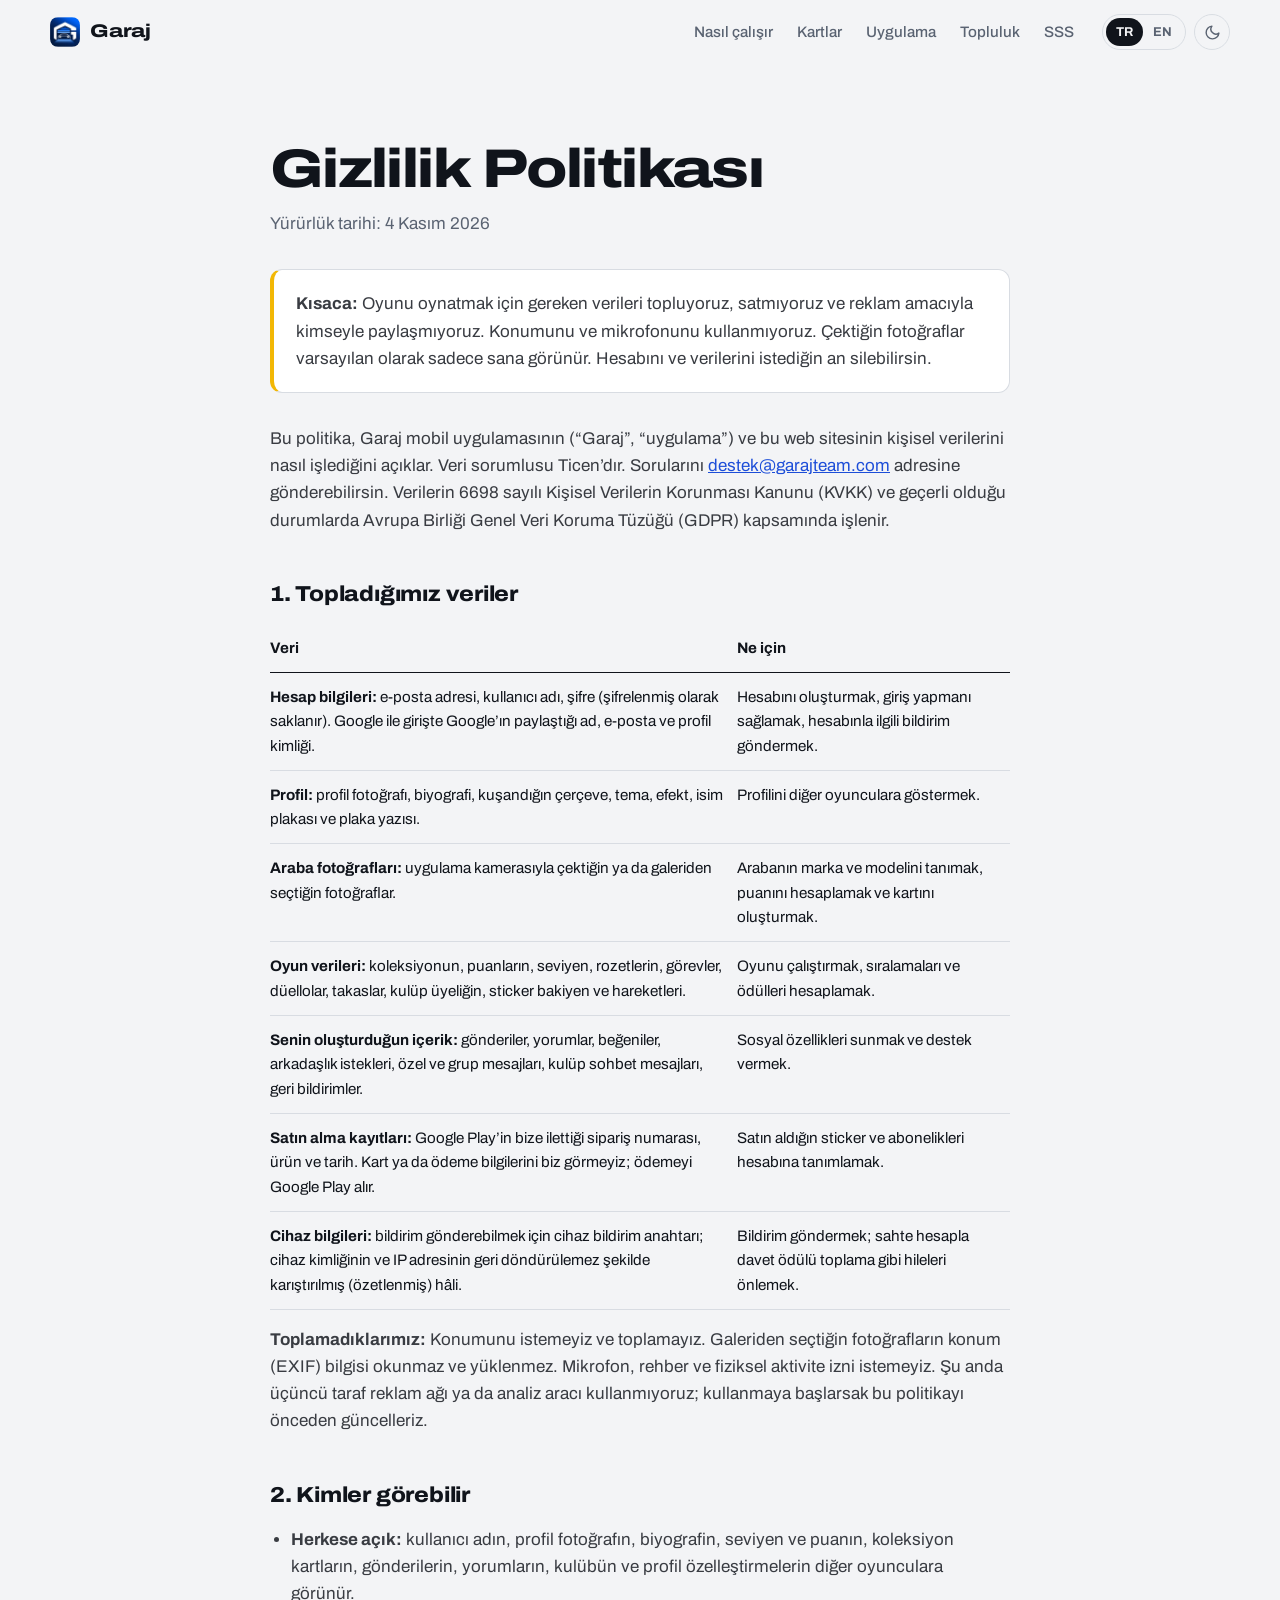
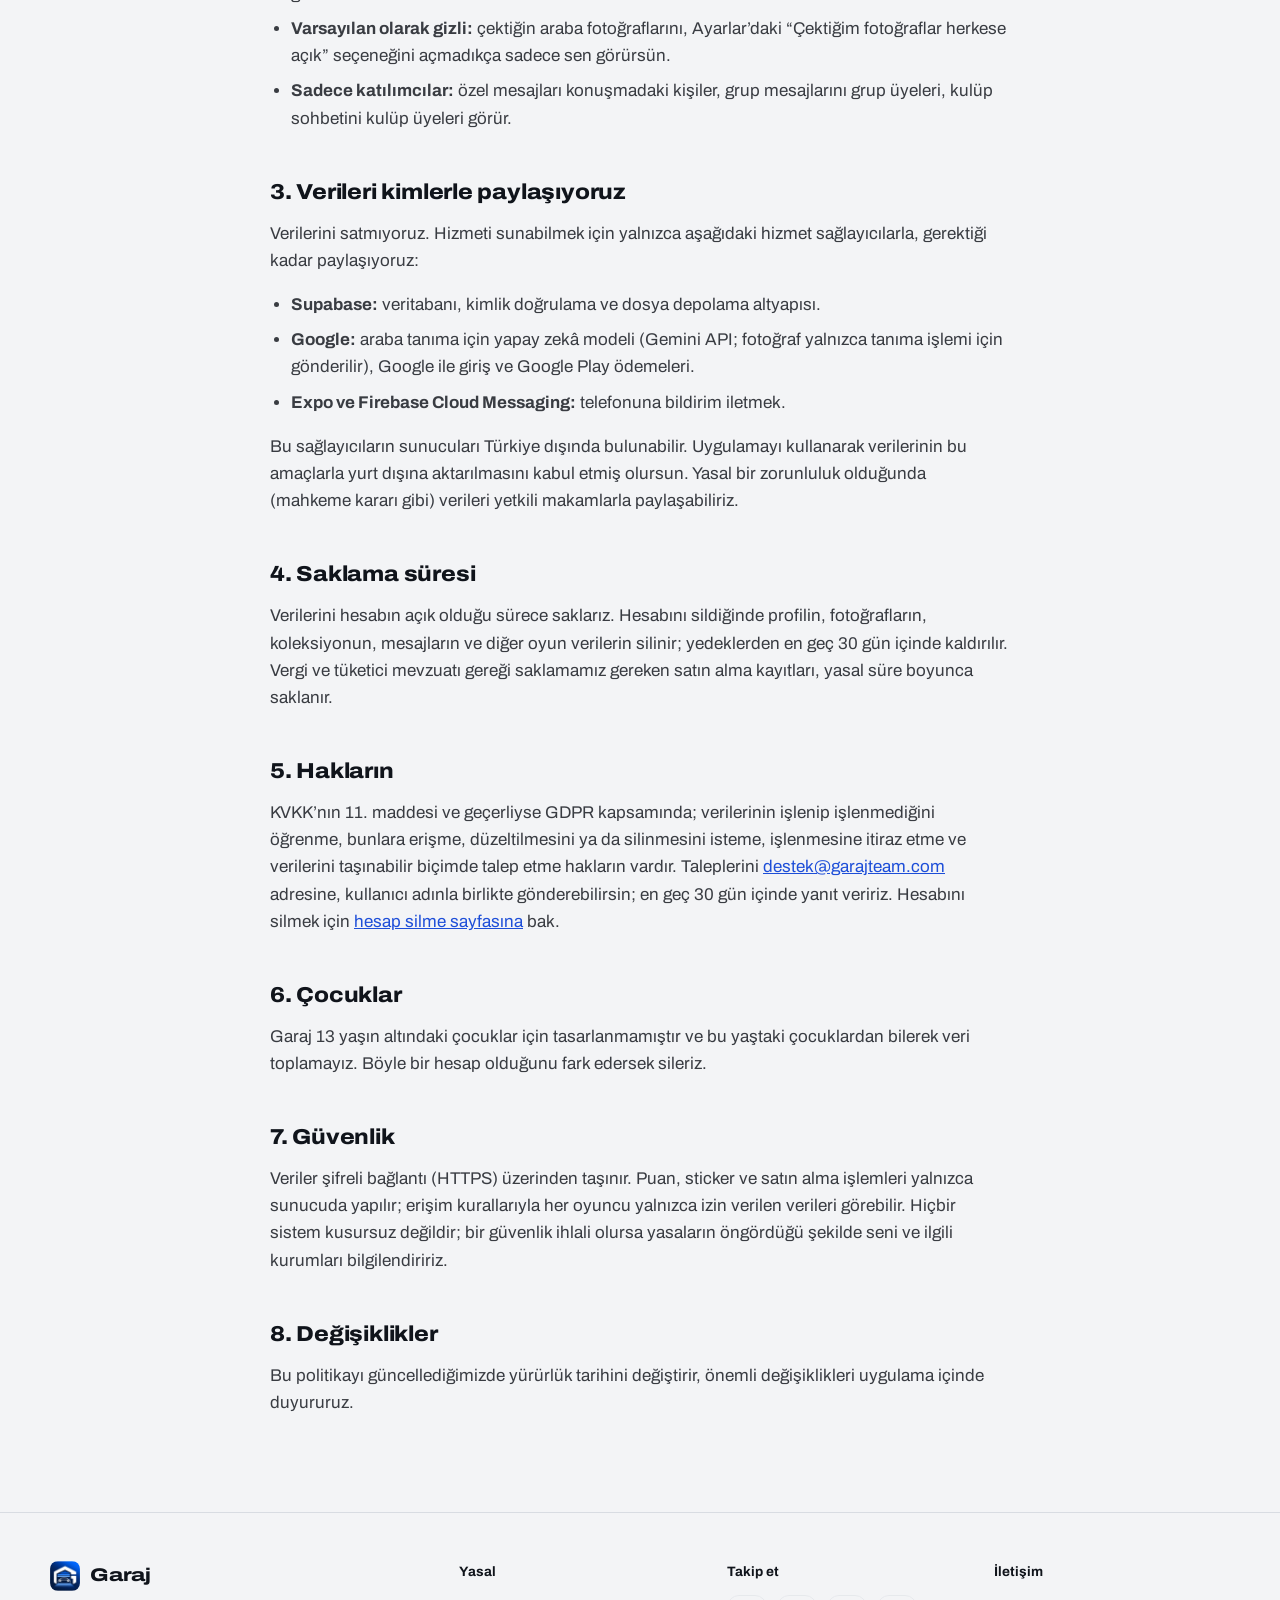
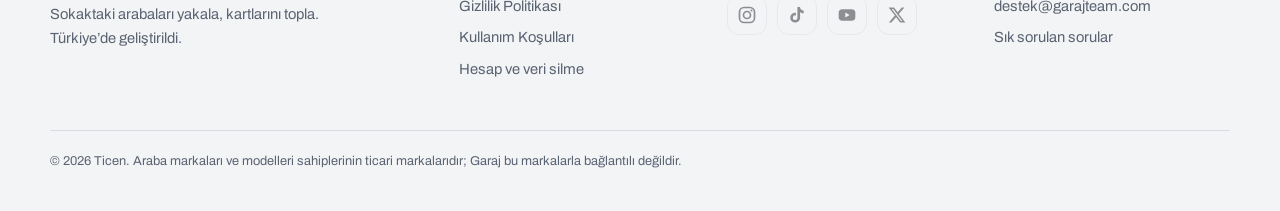
==== commit 296e857b: "Add files via upload" ====
--- a/gizlilik.html
+++ b/gizlilik.html
@@ -16,8 +16,8 @@
 <link rel="icon" type="image/png" href="favicon.png">
 <link rel="apple-touch-icon" href="img/apple-touch-icon.png">
 <link rel="preload" href="fonts/archivo-latin-wdth-normal.woff2" as="font" type="font/woff2" crossorigin>
-<link rel="stylesheet" href="stil.css">
-<script src="site.js"></script>
+<link rel="stylesheet" href="stil.css?v=20261109a">
+<script src="site.js?v=20261109a"></script>
 </head>
 <body>
 <a class="gizli" href="#icerik"><span data-l="tr">İçeriğe geç</span><span data-l="en">Skip to content</span></a>
@@ -25,9 +25,10 @@
   <div class="kap">
     <a class="marka" href="index.html"><img src="img/logo.webp" alt="" width="30" height="30">Garaj</a>
     <nav class="menu" aria-label="Ana menü">
-      <a href="index.html#nasil"><span data-l="tr">Nasıl çalışır</span><span data-l="en">How it works</span></a>
+      <a href="index.html#film"><span data-l="tr">Nasıl çalışır</span><span data-l="en">How it works</span></a>
       <a href="index.html#kartlar"><span data-l="tr">Kartlar</span><span data-l="en">Cards</span></a>
-      <a href="index.html#oyun"><span data-l="tr">Oyun</span><span data-l="en">Game</span></a>
+      <a href="index.html#uygulama"><span data-l="tr">Uygulama</span><span data-l="en">App</span></a>
+      <a href="index.html#topluluk"><span data-l="tr">Topluluk</span><span data-l="en">Community</span></a>
       <a href="index.html#sss"><span data-l="tr">SSS</span><span data-l="en">FAQ</span></a>
     </nav>
     <div class="ayarlar">
@@ -166,6 +167,10 @@
       </ul>
     </div>
     <div>
+      <h4><span data-l="tr">Takip et</span><span data-l="en">Follow</span></h4>
+      <div class="alt-sosyal"><a data-sosyal="instagram" href="#" target="_blank" rel="noopener" aria-label="Instagram"><svg viewBox="0 0 24 24" aria-hidden="true"><rect x="3" y="3" width="18" height="18" rx="5.5" fill="none" stroke="currentColor" stroke-width="2"/><circle cx="12" cy="12" r="4.2" fill="none" stroke="currentColor" stroke-width="2"/><circle cx="17.4" cy="6.6" r="1.3" fill="currentColor"/></svg></a><a data-sosyal="tiktok" href="#" target="_blank" rel="noopener" aria-label="TikTok"><svg viewBox="0 0 24 24" aria-hidden="true"><path fill="currentColor" d="M15.6 2.5c.3 2.5 1.8 4.1 4.4 4.3v3.3c-1.6 0-3-.5-4.3-1.4v6.5a5.9 5.9 0 1 1-5.9-5.9l.9.1v3.3a2.7 2.7 0 1 0 1.8 2.5V2.5h3.1z"/></svg></a><a data-sosyal="youtube" href="#" target="_blank" rel="noopener" aria-label="YouTube"><svg viewBox="0 0 24 24" aria-hidden="true"><rect x="2" y="5" width="20" height="14" rx="4.5" fill="currentColor"/><path d="M10 9v6l5.2-3z" fill="var(--zemin)"/></svg></a><a data-sosyal="x" href="#" target="_blank" rel="noopener" aria-label="X"><svg viewBox="0 0 24 24" aria-hidden="true"><path fill="currentColor" d="M17.8 3h3.1l-6.8 7.8L22 21h-6.2l-4.9-6.4L5.3 21H2.2l7.3-8.3L2 3h6.4l4.4 5.8L17.8 3zm-1.1 16.2h1.7L7.4 4.7H5.6l11.1 14.5z"/></svg></a></div>
+    </div>
+    <div>
       <h4><span data-l="tr">İletişim</span><span data-l="en">Contact</span></h4>
       <ul>
         <li><a data-ayar="eposta" href="#">iletisim@ornek.com</a></li>
--- a/stil.css
+++ b/stil.css
@@ -241,29 +241,7 @@
   display: none;
 }
 
-/* ---------- Giriş ---------- */
-.giris {
-  padding: clamp(36px, 5.5vw, 72px) 0 clamp(28px, 4vw, 44px);
-}
-.giris .kap {
-  display: grid;
-  grid-template-columns: minmax(0, 1.55fr) minmax(0, 1fr);
-  gap: 48px;
-  align-items: end;
-}
-.dev {
-  font-size: clamp(2.6rem, 6.3vw, 5.4rem);
-  font-stretch: 125%;
-  font-weight: 800;
-  letter-spacing: -0.035em;
-  line-height: 0.92;
-  text-wrap: balance;
-}
-.giris-yan p {
-  color: var(--soluk);
-  font-size: 1.08rem;
-  max-width: 44ch;
-}
+/* ---------- Mağaza düğmeleri ---------- */
 .magazalar {
   display: flex;
   flex-wrap: wrap;
@@ -310,324 +288,540 @@
   color: var(--soluk);
 }
 
-/* ---------- Yol sahnesi ---------- */
-.yol-sahne {
+/* ---------- Sinematik giriş ---------- */
+.dev {
+  font-size: clamp(2.5rem, 6vw, 5.2rem);
+  font-stretch: 125%;
+  font-weight: 800;
+  letter-spacing: -0.035em;
+  line-height: 0.92;
+  text-wrap: balance;
+}
+.ust.sahnede {
+  background: linear-gradient(rgba(3, 5, 10, 0.72), rgba(3, 5, 10, 0));
+  backdrop-filter: none;
+  -webkit-backdrop-filter: none;
+  border-bottom-color: transparent;
+  --yazi: #eef1f6;
+  --soluk: rgba(230, 236, 246, 0.7);
+  --cizgi: rgba(255, 255, 255, 0.18);
+  --zemin: #05070c;
+  color: #eef1f6;
+}
+.film {
   position: relative;
-  height: 380px;
-  background: var(--yol);
+  height: 560vh;
+  margin-top: -64px;
+  background: #05070c;
+  color: #eef1f6;
+}
+.film-sahne {
+  position: sticky;
+  top: 0;
+  height: 100vh;
+  height: 100svh;
   overflow: hidden;
-  touch-action: pan-y;
-  cursor: none;
-  user-select: none;
-  -webkit-user-select: none;
-  -webkit-tap-highlight-color: transparent;
-}
-.yol-sahne canvas {
+  contain: layout paint;
+}
+.film-sahne canvas.sokak {
   position: absolute;
   inset: 0;
   width: 100%;
   height: 100%;
-}
-.vizor {
-  position: absolute;
-  left: 0;
-  top: 0;
-  width: 120px;
-  height: 80px;
+  display: block;
+}
+.karartma {
+  position: absolute;
+  inset: 0;
+  background: radial-gradient(120% 90% at 50% 45%, rgba(4, 6, 12, 0.75), rgba(2, 3, 6, 0.98));
+  opacity: 0;
   pointer-events: none;
-  will-change: transform, width, height;
-  --r: rgba(255, 255, 255, 0.95);
-}
-.vizor i {
-  position: absolute;
-  width: 16px;
-  height: 16px;
-  border: 2.5px solid var(--r);
-  filter: drop-shadow(0 1px 2px rgba(0, 0, 0, 0.45));
-  transition: border-color 0.15s;
-}
-.vizor i:nth-child(1) {
-  left: 0;
-  top: 0;
-  border-right: 0;
-  border-bottom: 0;
-  border-top-left-radius: 4px;
-}
-.vizor i:nth-child(2) {
-  right: 0;
-  top: 0;
-  border-left: 0;
-  border-bottom: 0;
-  border-top-right-radius: 4px;
-}
-.vizor i:nth-child(3) {
-  left: 0;
-  bottom: 0;
-  border-right: 0;
-  border-top: 0;
-  border-bottom-left-radius: 4px;
-}
-.vizor i:nth-child(4) {
-  right: 0;
-  bottom: 0;
-  border-left: 0;
-  border-top: 0;
-  border-bottom-right-radius: 4px;
-}
-.vizor b {
-  position: absolute;
-  left: 50%;
-  top: 50%;
-  width: 6px;
-  height: 6px;
-  margin: -3px 0 0 -3px;
-  border-radius: 50%;
-  background: var(--r);
-  box-shadow: 0 0 0 1px rgba(0, 0, 0, 0.25);
-  transition: opacity 0.15s;
-}
-.vizor.kilit {
-  --r: var(--sari);
-}
-.vizor.kilit b {
-  opacity: 0;
-}
-.vizor .flas {
+}
+.film-flas {
   position: absolute;
   inset: 0;
   background: #fff;
   opacity: 0;
-  border-radius: 6px;
-}
-.vizor.cek .flas {
-  animation: flas 0.45s ease-out;
-}
-@keyframes flas {
-  0% {
-    opacity: 0.9;
-  }
-  100% {
-    opacity: 0;
-  }
-}
-.etiket {
+  pointer-events: none;
+}
+.film .vizor {
   position: absolute;
   left: 0;
   top: 0;
+  opacity: 0;
   pointer-events: none;
-  padding: 6px 10px 6px 8px;
-  border-radius: 8px;
-  background: rgba(10, 13, 18, 0.88);
-  color: #fff;
-  font-size: 0.82rem;
-  line-height: 1.15;
+  will-change: transform, width, height, opacity;
+  --r: rgba(255, 255, 255, 0.92);
+}
+.film .vizor i {
+  position: absolute;
+  width: 22px;
+  height: 22px;
+  border: 2.5px solid var(--r);
+  filter: drop-shadow(0 0 6px rgba(0, 0, 0, 0.6));
+  transition: border-color 0.2s;
+}
+.film .vizor i:nth-child(1) { left: 0; top: 0; border-right: 0; border-bottom: 0; border-top-left-radius: 6px; }
+.film .vizor i:nth-child(2) { right: 0; top: 0; border-left: 0; border-bottom: 0; border-top-right-radius: 6px; }
+.film .vizor i:nth-child(3) { left: 0; bottom: 0; border-right: 0; border-top: 0; border-bottom-left-radius: 6px; }
+.film .vizor i:nth-child(4) { right: 0; bottom: 0; border-left: 0; border-top: 0; border-bottom-right-radius: 6px; }
+.film .vizor b {
+  position: absolute;
+  left: 50%;
+  top: 50%;
+  width: 18px;
+  height: 18px;
+  margin: -9px 0 0 -9px;
+  border: 1.5px solid var(--r);
+  border-radius: 50%;
+  transition: opacity 0.2s;
+}
+.film .vizor.kilit {
+  --r: #f2b705;
+}
+.film .vizor.kilit b {
+  opacity: 0;
+}
+.tarama {
+  position: absolute;
+  left: 0;
+  top: 0;
+  height: 2px;
+  opacity: 0;
+  pointer-events: none;
+  background: linear-gradient(90deg, transparent, #7fb0ff 20%, #fff 50%, #7fb0ff 80%, transparent);
+  box-shadow: 0 0 18px 4px rgba(110, 160, 255, 0.55);
+}
+.bilgi {
+  position: absolute;
+  left: 0;
+  top: 0;
+  opacity: 0;
+  pointer-events: none;
+  padding: 7px 12px 8px;
+  border-radius: 10px;
+  background: rgba(8, 12, 22, 0.72);
+  border: 1px solid rgba(140, 170, 255, 0.28);
+  backdrop-filter: blur(6px);
+  -webkit-backdrop-filter: blur(6px);
   white-space: nowrap;
-  display: flex;
-  gap: 8px;
-  align-items: center;
-  animation: etiket 1.6s cubic-bezier(0.2, 0.7, 0.2, 1) forwards;
-}
-.etiket::before {
+  line-height: 1.2;
+}
+.bilgi small {
+  display: block;
+  font-size: 0.68rem;
+  color: rgba(200, 215, 245, 0.7);
+}
+.bilgi b {
+  font-size: 0.92rem;
+  font-weight: 700;
+  font-stretch: 108%;
+}
+
+/* oluşan kart */
+.film-kart {
+  position: absolute;
+  left: 0;
+  top: 0;
+  width: clamp(210px, 21vw, 280px);
+  aspect-ratio: 5 / 7;
+  opacity: 0;
+  pointer-events: none;
+  transform-origin: 50% 50%;
+  will-change: transform, opacity;
+  perspective: 1200px;
+  --cerceve: 0;
+}
+.kart-don {
+  position: absolute;
+  inset: 0;
+  transform-style: preserve-3d;
+  will-change: transform;
+}
+.kart-on,
+.kart-arka {
+  position: absolute;
+  inset: 0;
+  border-radius: 16px;
+  backface-visibility: hidden;
+  -webkit-backface-visibility: hidden;
+}
+.kart-on {
+  padding: 5px;
+  background: linear-gradient(140deg, #4a5262, #1c2230 45%, #5a6274);
+  display: flex;
+  flex-direction: column;
+  box-shadow: 0 30px 80px rgba(0, 0, 0, 0.6), 0 0 0 1px rgba(255, 255, 255, 0.08);
+}
+.kart-on > * {
+  position: relative;
+}
+.kart-on::before {
   content: '';
-  width: 8px;
-  height: 8px;
-  border-radius: 50%;
-  background: var(--n, #aab);
-}
-.etiket strong {
-  font-stretch: 112%;
-  font-weight: 800;
-}
-@keyframes etiket {
-  0% {
-    opacity: 0;
-    transform: translate(var(--x), calc(var(--y) + 6px)) scale(0.92);
-  }
-  14% {
-    opacity: 1;
-    transform: translate(var(--x), var(--y)) scale(1);
-  }
-  75% {
-    opacity: 1;
-  }
-  100% {
-    opacity: 0;
-    transform: translate(var(--x), calc(var(--y) - 26px));
-  }
-}
-.yol-ust {
-  position: absolute;
-  left: 0;
-  right: 0;
-  top: 0;
-  height: 0;
-  pointer-events: none;
-}
-.yol-ust .kap {
-  display: flex;
-  justify-content: space-between;
-  padding-top: 7px;
-  font-size: 0.8rem;
-  font-weight: 600;
-  color: var(--soluk);
-}
-.sayac b {
-  color: var(--yazi);
-  font-variant-numeric: tabular-nums;
-}
-.ipucu {
-  transition: opacity 0.4s;
-}
-.ipucu.gitti {
-  opacity: 0;
-}
-
-/* ---------- Yakalananlar tepsisi ---------- */
-.tepsi {
-  padding: 22px 0 0;
-}
-.tepsi .kap {
-  display: flex;
-  gap: 20px;
-  align-items: flex-start;
-}
-.tepsi-baslik {
-  flex: none;
-  width: 150px;
-  padding-top: 4px;
-  font-size: 0.85rem;
-  color: var(--soluk);
-}
-.tepsi-baslik strong {
-  display: block;
-  color: var(--yazi);
-  font-size: 0.95rem;
-}
-.tepsi-liste {
-  list-style: none;
-  margin: 0;
-  padding: 0 0 6px;
-  display: flex;
-  gap: 12px;
-  min-height: 157px;
-  overflow: hidden;
-  flex: 1;
-  min-width: 0;
-  -webkit-mask-image: linear-gradient(90deg, #000 85%, transparent);
-  mask-image: linear-gradient(90deg, #000 85%, transparent);
-}
-.tepsi-bos {
-  align-self: center;
-  color: var(--soluk);
-  font-size: 0.9rem;
-}
-
-/* küçük kart */
-.kk {
-  flex: none;
-  width: 112px;
-  height: 157px;
-  border-radius: 11px;
-  padding: 3px;
-  background: var(--cerceve);
-  box-shadow: var(--golge);
-  animation: kk-gel 0.55s cubic-bezier(0.2, 0.8, 0.2, 1);
-}
-@keyframes kk-gel {
-  from {
-    transform: translateY(-14px) scale(0.9);
-    opacity: 0;
-  }
-}
-.kk-ic {
-  height: 100%;
-  border-radius: 8px;
-  background: #121720;
-  color: #fff;
-  display: flex;
-  flex-direction: column;
-  padding: 7px 8px 8px;
-  overflow: hidden;
-  position: relative;
-}
-.kk-ust {
+  position: absolute;
+  inset: 5px;
+  border-radius: 12px;
+  background: #0b0f17;
+}
+.kart-on.altin {
+  background: linear-gradient(140deg, #fff0b0, #c8961e 30%, #ffe08a 55%, #8a6200 80%, #f5c84a);
+  box-shadow: 0 30px 90px rgba(0, 0, 0, 0.6), 0 0 60px rgba(245, 190, 60, 0.35);
+}
+.kart-on.altin::before {
+  background: radial-gradient(120% 70% at 50% 0%, #3a2a08, #120d04 70%);
+}
+.kart-ust {
   display: flex;
   justify-content: space-between;
   align-items: center;
-  font-size: 0.62rem;
-  font-weight: 700;
-  letter-spacing: 0.02em;
-}
-.kk-ust i {
-  font-style: normal;
-  color: var(--vurgu);
-  letter-spacing: -0.05em;
-}
-.kk img {
-  height: 76px;
-  width: auto;
-  margin: 8px auto 0;
-  flex: none;
-}
-.kk-alt {
-  display: flex;
-  flex-direction: column;
-  gap: 4px;
-  margin-top: auto;
-}
-.kk-alt span {
+  padding: 10px 12px 8px;
   font-size: 0.78rem;
   font-weight: 800;
-  font-stretch: 115%;
-  line-height: 1;
-}
-.kk-alt em {
-  align-self: flex-start;
-  font-style: normal;
-  font-size: 0.68rem;
-  font-weight: 700;
-  font-variant-numeric: tabular-nums;
+  font-stretch: 112%;
+  color: #f5c84a;
+  opacity: 0;
+  transition: opacity 0.3s;
+}
+.kart-on.altin .kart-ust {
+  opacity: 1;
+}
+.kart-yildiz {
+  letter-spacing: 0.05em;
+}
+.film-kart canvas {
+  display: block;
+  margin: 0 8px;
+  width: calc(100% - 16px);
+  flex: 1;
+  min-height: 0;
+  border-radius: 8px;
+  opacity: calc(0.35 + var(--cerceve) * 0.65);
+}
+.kart-alt {
+  display: flex;
+  justify-content: space-between;
+  align-items: center;
+  gap: 8px;
+  padding: 10px 12px 12px;
+  opacity: var(--cerceve);
+}
+.kart-ad {
+  font-weight: 800;
+  font-stretch: 118%;
+  font-size: 1.05rem;
+  letter-spacing: -0.01em;
+}
+.kart-puan {
+  display: inline-flex;
+  align-items: center;
+  gap: 6px;
   background: #fff;
   color: #10141b;
-  border-radius: 3px;
-  padding: 1px 5px 1px 0;
-  display: flex;
-  gap: 4px;
-  align-items: center;
+  border-radius: 4px;
+  padding: 2px 8px 2px 0;
+  font-weight: 800;
+  font-variant-numeric: tabular-nums;
+  font-size: 0.88rem;
   overflow: hidden;
 }
-.kk-alt em s {
+.kart-puan s {
   text-decoration: none;
   background: #1f4fd6;
   color: #fff;
-  font-size: 0.45rem;
-  padding: 3px 2px;
-}
-.kk.n0 {
-  --cerceve: linear-gradient(140deg, #e3e7ec, #8c949e 50%, #d7dce2);
-  --vurgu: #c9d0d8;
-}
-.kk.n1 {
-  --cerceve: linear-gradient(140deg, #9cc1ff, #2459e8 50%, #84b0ff);
+  font-size: 0.55rem;
+  padding: 5px 3px;
+}
+.kart-arka {
+  transform: rotateY(180deg);
+  background: repeating-linear-gradient(45deg, rgba(255, 255, 255, 0.04) 0 2px, transparent 2px 10px), linear-gradient(150deg, #1c2a52, #0a1024);
+  border: 1px solid rgba(140, 170, 255, 0.3);
+  display: grid;
+  place-items: center;
+}
+.kart-arka img {
+  width: 34%;
+  border-radius: 22%;
+  box-shadow: 0 10px 30px rgba(0, 0, 0, 0.5);
+}
+
+/* deste */
+.deste {
+  position: absolute;
+  left: 0;
+  top: 0;
+  width: 0;
+  height: 0;
+  opacity: 0;
+  pointer-events: none;
+  --ac: 0;
+}
+.deste i {
+  position: absolute;
+  left: -48px;
+  top: -67px;
+  width: 96px;
+  height: 134px;
+  border-radius: 9px;
+  background: repeating-linear-gradient(45deg, rgba(255, 255, 255, 0.04) 0 2px, transparent 2px 8px), linear-gradient(150deg, #1c2a52, #0a1024);
+  border: 1px solid rgba(140, 170, 255, 0.3);
+  box-shadow: 0 12px 30px rgba(0, 0, 0, 0.5);
+  transform-origin: 50% 120%;
+}
+.deste i:nth-child(1) { transform: rotate(calc(var(--ac) * -24deg)); border-color: rgba(200, 210, 225, 0.5); }
+.deste i:nth-child(2) { transform: rotate(calc(var(--ac) * -12deg)); border-color: rgba(90, 140, 255, 0.7); }
+.deste i:nth-child(3) { transform: rotate(calc(var(--ac) * 12deg)); border-color: rgba(220, 140, 255, 0.7); }
+.deste i:nth-child(4) { transform: rotate(calc(var(--ac) * 24deg)); border-color: rgba(200, 210, 225, 0.5); }
+
+/* altyazılar */
+.altyazilar {
+  position: absolute;
+  left: max(24px, 6vw);
+  bottom: max(28px, 9vh);
+  width: min(560px, 100% - 48px);
+  pointer-events: none;
+}
+.altyazi {
+  position: absolute;
+  left: 0;
+  bottom: 0;
+  width: 100%;
+  opacity: 0;
+  visibility: hidden;
+  text-shadow: 0 2px 24px rgba(0, 0, 0, 0.7);
+}
+.altyazi.giris-yazi {
+  width: min(900px, 100vw - 48px);
+}
+.altyazi h2 {
+  font-size: clamp(1.7rem, 3.4vw, 2.7rem);
+  font-stretch: 118%;
+  letter-spacing: -0.025em;
+  line-height: 1.02;
+  text-wrap: balance;
+}
+.altyazi p {
+  margin-top: 12px;
+  font-size: 1.05rem;
+  color: rgba(225, 232, 245, 0.78);
+  max-width: 46ch;
+}
+.altyazi .dev {
+  color: #fff;
+}
+.altyazi.cagri {
+  pointer-events: auto;
+}
+.altyazi.cagri .magaza {
+  background: #fff;
+  color: #0b0e13;
+}
+.altyazi.cagri .not-kucuk {
+  color: rgba(225, 232, 245, 0.6);
+}
+.ray {
+  position: absolute;
+  right: max(18px, 3vw);
+  top: 50%;
+  transform: translateY(-50%);
+  display: flex;
+  flex-direction: column;
+  gap: 10px;
+}
+.ray i {
+  width: 4px;
+  height: 18px;
+  border-radius: 2px;
+  background: rgba(255, 255, 255, 0.2);
+  transition: background-color 0.3s, height 0.3s;
+}
+.ray i.aktif {
+  height: 34px;
+  background: #fff;
+}
+.kaydir-ipucu {
+  position: absolute;
+  left: 50%;
+  bottom: 22px;
+  transform: translateX(-50%);
+  display: flex;
+  flex-direction: column;
+  align-items: center;
+  gap: 8px;
+  font-size: 0.78rem;
+  color: rgba(225, 232, 245, 0.65);
+}
+.kaydir-ipucu em {
+  width: 1.5px;
+  height: 34px;
+  background: linear-gradient(rgba(255, 255, 255, 0.7), transparent);
+  animation: kaydir 1.8s ease-in-out infinite;
+  transform-origin: top;
+}
+@keyframes kaydir {
+  0% { transform: scaleY(0); opacity: 1; }
+  60% { transform: scaleY(1); opacity: 1; }
+  100% { transform: scaleY(1); opacity: 0; }
+}
+
+/* ---------- Bölümler ---------- */
+.bolum {
+  padding: clamp(80px, 11vw, 144px) 0;
+}
+.bolum + .bolum {
+  border-top: 1px solid var(--cizgi);
+}
+.bolum-ust {
+  display: grid;
+  grid-template-columns: minmax(0, 1fr) minmax(0, 0.9fr);
+  gap: 48px;
+  align-items: end;
+}
+.baslik {
+  font-size: clamp(2.1rem, 4.6vw, 3.9rem);
+  font-stretch: 122%;
+  letter-spacing: -0.035em;
+  line-height: 0.95;
+  text-wrap: balance;
+}
+.alt-baslik {
+  color: var(--soluk);
+  max-width: 46ch;
+  font-size: 1.08rem;
+}
+
+/* nadirlik rafı: dört gerçek kart */
+.raf {
+  display: grid;
+  grid-template-columns: repeat(4, minmax(0, 1fr));
+  gap: clamp(16px, 2vw, 28px);
+  width: min(1180px, 100% - 40px);
+  margin: clamp(48px, 6vw, 72px) auto 0;
+  outline: none;
+}
+.nk {
+  margin: 0;
+}
+.nk-kart {
+  aspect-ratio: 5 / 7;
+  border-radius: 18px;
+  padding: 6px;
+  background: var(--cerceve);
+  box-shadow: 0 1px 2px rgba(0, 0, 0, 0.1), 0 24px 50px -18px var(--isik, rgba(0, 0, 0, 0.35));
+  transform: perspective(900px) rotateX(var(--rx, 0deg)) rotateY(var(--ry, 0deg));
+  transition: transform 0.5s cubic-bezier(0.2, 0.8, 0.2, 1), box-shadow 0.4s;
+  position: relative;
+  isolation: isolate;
+  --mx: 50%;
+  --my: 30%;
+}
+.nk-kart::after {
+  content: '';
+  position: absolute;
+  inset: 0;
+  border-radius: inherit;
+  pointer-events: none;
+  background: radial-gradient(circle at var(--mx) var(--my), rgba(255, 255, 255, 0.32), transparent 42%);
+  mix-blend-mode: soft-light;
+  opacity: 0;
+  transition: opacity 0.3s;
+}
+.nk-kart.egik {
+  transition: transform 0.08s linear, box-shadow 0.4s;
+}
+.nk-kart.egik::after {
+  opacity: 1;
+}
+.nk-ic {
+  height: 100%;
+  border-radius: 13px;
+  background: var(--ic, #0d1119);
+  color: #fff;
+  display: flex;
+  flex-direction: column;
+  overflow: hidden;
+}
+.nk-ust {
+  display: flex;
+  justify-content: space-between;
+  align-items: center;
+  padding: 12px 14px 10px;
+  font-size: 0.82rem;
+  font-weight: 800;
+  font-stretch: 112%;
+}
+.nk-ust i {
+  font-style: normal;
+  color: var(--vurgu);
+  letter-spacing: 0.04em;
+}
+.mini-foto {
+  display: block;
+  flex: 1;
+  min-height: 0;
+  width: calc(100% - 16px);
+  margin: 0 8px;
+  border-radius: 9px;
+  background: #0a0d14;
+}
+.nk-alt {
+  display: flex;
+  justify-content: space-between;
+  align-items: center;
+  gap: 8px;
+  padding: 11px 14px 13px;
+  font-size: 0.78rem;
+}
+.nk-alt em {
+  font-style: normal;
+  color: rgba(255, 255, 255, 0.72);
+  text-align: right;
+}
+.nk-sik {
+  display: flex;
+  gap: 3px;
+}
+.nk-sik i {
+  width: 6px;
+  height: 14px;
+  border-radius: 2px;
+  background: rgba(255, 255, 255, 0.16);
+}
+.nk-sik i.dolu {
+  background: var(--vurgu);
+}
+.nk h3 {
+  margin-top: 22px;
+  font-size: 1.35rem;
+  font-stretch: 118%;
+  letter-spacing: -0.02em;
+}
+.nk p {
+  margin-top: 8px;
+  color: var(--soluk);
+  font-size: 0.98rem;
+}
+.nk.n0 {
+  --cerceve: repeating-linear-gradient(90deg, rgba(255, 255, 255, 0.2) 0 1px, transparent 1px 3px), linear-gradient(150deg, #eef1f4, #9aa2ac 45%, #d5dae0 70%, #8a929c);
+  --vurgu: #d4dae2;
+}
+.nk.n1 {
+  --cerceve: linear-gradient(27deg, #0e1d45 5px, transparent 5px) 0 5px / 20px 20px, linear-gradient(207deg, #0e1d45 5px, transparent 5px) 10px 0 / 20px 20px, linear-gradient(27deg, #1b3a80 5px, transparent 5px) 0 10px / 20px 20px, linear-gradient(207deg, #1b3a80 5px, transparent 5px) 10px 5px / 20px 20px, linear-gradient(90deg, #132a62 10px, transparent 10px) 0 0 / 20px 20px, linear-gradient(#16306c 25%, #10255a 25% 50%, transparent 50% 75%, #1b3a80 75%) 0 0 / 20px 20px, #2459e8;
   --vurgu: #7ea8ff;
-}
-.kk.n1 .kk-ic {
-  background: repeating-linear-gradient(135deg, #0f1c3d 0 6px, #12224a 6px 12px);
-}
-.kk.n2 {
-  --cerceve: linear-gradient(140deg, #fff0b0, #b8860b 45%, #ffd34d 70%, #8a6200);
+  --isik: rgba(36, 89, 232, 0.55);
+  --ic: linear-gradient(#0c1630, #0a0f1d);
+}
+.nk.n2 {
+  --cerceve: repeating-linear-gradient(100deg, rgba(255, 255, 255, 0.14) 0 1px, transparent 1px 4px), linear-gradient(120deg, #8a6514, #f1cc62 28%, #fff1bd 44%, #c8961e 62%, #6e4f0e);
   --vurgu: #f5c84a;
-}
-.kk.n2 .kk-ic {
-  background: radial-gradient(120% 70% at 50% 0%, #3a2a08, #120d04 70%);
-}
-.kk.n3 {
-  --cerceve: conic-gradient(from var(--a, 0deg), #ff5ea8, #ffd36b, #6bffb8, #6bc8ff, #b56bff, #ff5ea8);
-  --vurgu: #ffd36b;
-  animation: kk-gel 0.55s cubic-bezier(0.2, 0.8, 0.2, 1), holo 4s linear infinite;
-}
-.kk.n3 .kk-ic {
-  background: radial-gradient(90% 60% at 30% 10%, #3b1c63, #0d0b1f 70%);
+  --isik: rgba(214, 160, 40, 0.55);
+  --ic: radial-gradient(120% 70% at 50% 0%, #3a2a08, #110c04 70%);
+}
+.nk.n3 {
+  --cerceve: conic-gradient(from var(--a, 0deg), #ff8fd2, #ffe08a, #8affd0, #8ad4ff, #c49bff, #ff8fd2);
+  --vurgu: #ffe08a;
+  --isik: rgba(190, 120, 255, 0.55);
+  --ic: radial-gradient(90% 60% at 30% 10%, #35195c, #0c0a1d 70%);
+  animation: holo 7s linear infinite;
 }
 @property --a {
   syntax: '<angle>';
@@ -640,240 +834,541 @@
   }
 }
 
-/* ---------- Bölümler ---------- */
-.bolum {
-  padding: clamp(72px, 10vw, 128px) 0;
-}
-.bolum + .bolum {
+/* oyun modları */
+.modlar {
+  margin-top: clamp(44px, 6vw, 64px);
+  display: grid;
+  grid-template-columns: minmax(0, 0.85fr) minmax(0, 1.4fr);
+  gap: clamp(24px, 4vw, 56px);
+  align-items: stretch;
+}
+.mod-sekmeler {
+  display: flex;
+  flex-direction: column;
   border-top: 1px solid var(--cizgi);
 }
-.baslik {
-  font-size: clamp(1.95rem, 3.8vw, 3.1rem);
-  font-stretch: 118%;
-  letter-spacing: -0.03em;
-  line-height: 0.98;
-  text-wrap: balance;
-}
-.alt-baslik {
-  margin-top: 16px;
+.mod-sekme {
+  font: inherit;
+  color: inherit;
+  text-align: left;
+  background: none;
+  border: 0;
+  border-bottom: 1px solid var(--cizgi);
+  padding: 18px 4px 18px 0;
+  cursor: pointer;
+  display: grid;
+  grid-template-columns: 1fr auto;
+  gap: 4px 16px;
+  align-items: baseline;
+  position: relative;
+}
+.mod-ad {
+  font-size: 1.12rem;
+  font-weight: 700;
+  font-stretch: 110%;
   color: var(--soluk);
-  max-width: 52ch;
-  font-size: 1.08rem;
-}
-
-/* nasıl çalışır: rota */
-.rota {
-  list-style: none;
-  margin: 56px 0 0;
-  padding: 0;
-  display: grid;
-  grid-template-columns: repeat(3, 1fr);
-  gap: 40px;
-  position: relative;
-}
-.rota::before {
-  content: '';
+  transition: color 0.2s;
+}
+.mod-deger {
+  font-size: 0.86rem;
+  font-weight: 700;
+  color: var(--soluk);
+  opacity: 0;
+  transition: opacity 0.2s;
+}
+.mod-sekme:hover .mod-ad {
+  color: var(--yazi);
+}
+.mod-sekme[aria-selected='true'] .mod-ad {
+  color: var(--yazi);
+}
+.mod-sekme[aria-selected='true'] .mod-deger {
+  opacity: 1;
+  color: var(--mavi-yazi);
+}
+.mod-sure {
   position: absolute;
   left: 0;
   right: 0;
-  top: 27px;
-  border-top: 2px dashed var(--cizgi);
-}
-.rota li {
+  bottom: -1px;
+  height: 2px;
+  background: var(--yazi);
+  transform: scaleX(0);
+  transform-origin: left;
+}
+.mod-sekme[aria-selected='true'] .mod-sure {
+  transform: scaleX(var(--ilerleme, 1));
+}
+.mod-sahne {
   position: relative;
-}
-.durak {
-  width: 56px;
+  min-height: 460px;
+  border-radius: 24px;
+  background: radial-gradient(120% 90% at 70% 0%, #17213a, #080b12 70%);
+  color: #eef1f6;
+  overflow: hidden;
+  border: 1px solid rgba(255, 255, 255, 0.06);
+}
+.mod-sahne::before {
+  content: '';
+  position: absolute;
+  inset: 0;
+  background-image: linear-gradient(rgba(255, 255, 255, 0.04) 1px, transparent 1px), linear-gradient(90deg, rgba(255, 255, 255, 0.04) 1px, transparent 1px);
+  background-size: 32px 32px;
+  mask-image: radial-gradient(80% 70% at 50% 40%, #000, transparent);
+  -webkit-mask-image: radial-gradient(80% 70% at 50% 40%, #000, transparent);
+}
+.mod-panel {
+  position: absolute;
+  inset: 0;
+  display: flex;
+  flex-direction: column;
+  padding: 28px;
+  animation: panel-gel 0.5s cubic-bezier(0.2, 0.8, 0.2, 1);
+}
+.mod-panel[hidden] {
+  display: none;
+}
+@keyframes panel-gel {
+  from {
+    opacity: 0;
+    transform: translateY(10px);
+  }
+}
+.mod-gorsel {
+  flex: 1;
+  display: grid;
+  place-items: center;
+  position: relative;
+  min-height: 0;
+}
+.mod-panel > p {
+  color: rgba(225, 232, 245, 0.78);
+  max-width: 52ch;
+  font-size: 1rem;
+  position: relative;
+}
+.cip {
+  display: inline-block;
+  padding: 6px 12px;
+  border-radius: 999px;
+  background: rgba(255, 255, 255, 0.08);
+  border: 1px solid rgba(255, 255, 255, 0.12);
+  font-size: 0.8rem;
+  font-weight: 700;
+  white-space: nowrap;
+}
+/* mini kart */
+.mk {
+  display: block;
+  width: 40px;
   height: 56px;
-  border-radius: 50%;
-  background: var(--zemin);
-  border: 2px solid var(--yazi);
-  display: grid;
-  place-items: center;
+  border-radius: 6px;
+  background: repeating-linear-gradient(45deg, rgba(255, 255, 255, 0.05) 0 2px, transparent 2px 7px), linear-gradient(150deg, #1c2a52, #0a1024);
+  border: 1.5px solid rgba(140, 170, 255, 0.45);
+  box-shadow: 0 8px 18px rgba(0, 0, 0, 0.4);
+}
+.mk.buyuk {
+  width: 92px;
+  height: 128px;
+  border-radius: 11px;
+  border-width: 3px;
+}
+.mk.n1 {
+  border-color: #4f86ff;
+  box-shadow: 0 0 30px rgba(79, 134, 255, 0.4);
+}
+.mk.n2 {
+  border-color: #f5c84a;
+  background: radial-gradient(120% 70% at 50% 0%, #3a2a08, #110c04 70%);
+  box-shadow: 0 0 40px rgba(245, 200, 74, 0.45);
+}
+.mk.n3 {
+  border-color: #c49bff;
+  background: radial-gradient(90% 60% at 30% 10%, #35195c, #0c0a1d 70%);
+  box-shadow: 0 0 40px rgba(196, 155, 255, 0.5);
+}
+
+/* düello */
+.g-duello {
+  display: grid;
+  grid-template-columns: 1fr auto 1fr;
+  align-items: center;
+  gap: 18px;
+  width: 100%;
+  max-width: 460px;
+  text-align: center;
+}
+.g-duello .el {
+  display: flex;
+  justify-content: center;
+}
+.g-duello .el .mk {
+  width: 54px;
+  height: 76px;
+  border-radius: 8px;
+}
+.g-duello .el .mk + .mk {
+  margin-left: -30px;
+}
+.g-duello .el .mk:nth-child(1) { transform: rotate(-12deg) translateY(8px); }
+.g-duello .el .mk:nth-child(2) { transform: rotate(-6deg) translateY(2px); }
+.g-duello .el .mk:nth-child(4) { transform: rotate(6deg) translateY(2px); }
+.g-duello .el .mk:nth-child(5) { transform: rotate(12deg) translateY(8px); }
+.g-duello .sag .mk { border-color: rgba(255, 140, 120, 0.55); }
+.g-duello .vs {
+  font-size: 2.2rem;
   font-weight: 800;
   font-stretch: 125%;
-  font-size: 1.35rem;
+  letter-spacing: -0.04em;
+}
+.turlar {
+  grid-column: 1 / -1;
+  display: flex;
+  justify-content: center;
+  gap: 8px;
+  margin-top: 18px;
+}
+.turlar i {
+  width: 30px;
+  height: 6px;
+  border-radius: 3px;
+  background: rgba(255, 255, 255, 0.14);
+}
+.turlar i.k { background: #4f86ff; }
+.turlar i.r { background: #ff8c78; }
+.g-duello .cip {
+  grid-column: 1 / -1;
+  justify-self: center;
+  margin-top: 6px;
+}
+
+/* etkinlik */
+.g-etkinlik {
+  width: 100%;
+  max-width: 470px;
+}
+.g-etkinlik strong {
+  display: block;
+  margin: 14px 0 22px;
+  font-size: clamp(2rem, 4vw, 3rem);
+  font-stretch: 125%;
+  letter-spacing: -0.035em;
+  line-height: 1;
+}
+.gunler {
+  display: grid;
+  grid-template-columns: repeat(7, 1fr);
+  gap: 6px;
+}
+.gunler i {
+  font-style: normal;
+  font-size: 0.74rem;
+  font-weight: 700;
+  text-align: center;
+  padding: 26px 0 8px;
+  border-radius: 10px;
+  background: rgba(255, 255, 255, 0.05);
+  color: rgba(225, 232, 245, 0.5);
+}
+.gunler i.gecti {
+  background: rgba(79, 134, 255, 0.18);
+  color: #a9c4ff;
+}
+.gunler i.bugun {
+  background: #4f86ff;
+  color: #fff;
+  box-shadow: 0 0 30px rgba(79, 134, 255, 0.45);
+}
+.siralama {
+  display: flex;
+  gap: 8px;
+  align-items: flex-end;
+  margin-top: 22px;
+  height: 70px;
+}
+.siralama span {
+  flex: 1;
+  display: grid;
+  place-items: end center;
+  padding-bottom: 6px;
+  border-radius: 8px 8px 0 0;
+  background: rgba(255, 255, 255, 0.08);
+  font-weight: 800;
+  font-size: 0.85rem;
+}
+.siralama span:nth-child(1) { height: 100%; }
+.siralama span:nth-child(2) { height: 78%; }
+.siralama span.sen { height: 62%; background: rgba(245, 200, 74, 0.25); color: #f5c84a; }
+
+/* kulüp */
+.g-kulup {
+  display: grid;
+  grid-template-columns: auto 1fr;
+  gap: 22px 26px;
+  align-items: center;
+  width: 100%;
+  max-width: 460px;
+}
+.amblem svg {
+  width: 96px;
+  height: 108px;
+  fill: #2459e8;
+  filter: drop-shadow(0 0 24px rgba(36, 89, 232, 0.55));
+}
+.amblem svg .ic {
+  fill: #f5c84a;
+}
+.uyeler {
+  display: flex;
+  align-items: center;
+}
+.uyeler i {
+  width: 36px;
+  height: 36px;
+  border-radius: 50%;
+  border: 2px solid #0d1220;
+  background: linear-gradient(140deg, #3a4660, #1d2436);
+}
+.uyeler i + i { margin-left: -10px; }
+.uyeler i:nth-child(2) { background: linear-gradient(140deg, #5b86ff, #2a3f8a); }
+.uyeler i:nth-child(4) { background: linear-gradient(140deg, #f5c84a, #8a6200); }
+.uyeler i:nth-child(6) { background: linear-gradient(140deg, #c49bff, #4a2a7a); }
+.uyeler b {
+  margin-left: 10px;
+  font-size: 0.9rem;
+  color: rgba(225, 232, 245, 0.7);
+}
+.cubuklar {
+  grid-column: 1 / -1;
+  display: flex;
+  gap: 8px;
+  align-items: flex-end;
+  height: 120px;
+}
+.cubuklar i {
+  flex: 1;
+  height: var(--h);
+  border-radius: 6px 6px 2px 2px;
+  background: linear-gradient(#4f86ff, rgba(79, 134, 255, 0.25));
+}
+.cubuklar i:last-child { background: linear-gradient(#f5c84a, rgba(245, 200, 74, 0.25)); }
+
+/* takas */
+.g-takas {
+  display: grid;
+  grid-template-columns: auto auto auto;
+  align-items: center;
+  gap: 18px;
+  text-align: center;
+}
+.g-takas svg {
+  width: 120px;
+  fill: none;
+  stroke: rgba(225, 232, 245, 0.75);
+  stroke-width: 2.5;
+  stroke-linecap: round;
+  stroke-linejoin: round;
+}
+.g-takas .ikinci {
+  transform: rotate(4deg);
+}
+.g-takas .mk:first-child {
+  transform: rotate(-4deg);
+}
+.g-takas .cip {
+  grid-column: 1 / -1;
+  justify-self: center;
+  margin-top: 14px;
+}
+
+/* birleştirme */
+.g-birlestir {
+  display: flex;
+  align-items: center;
+  gap: 20px;
+}
+.g-birlestir .on {
+  display: grid;
+  grid-template-columns: repeat(5, 30px);
+  gap: 6px;
+}
+.g-birlestir .on .mk {
+  width: 30px;
+  height: 42px;
+  border-radius: 5px;
+  border-color: #4f86ff;
+}
+.g-birlestir svg {
+  width: 60px;
+  fill: none;
+  stroke: rgba(225, 232, 245, 0.75);
+  stroke-width: 2.5;
+  stroke-linecap: round;
+  stroke-linejoin: round;
+}
+
+/* garaj */
+.g-garaj {
+  display: flex;
+  flex-direction: column;
+  align-items: center;
+  gap: 18px;
+}
+.kapi {
   position: relative;
-}
-.rota li:last-child .durak {
-  background: var(--mavi);
-  border-color: var(--mavi);
-  color: #fff;
-}
-.rota h3 {
-  margin-top: 22px;
-  font-size: 1.3rem;
-  font-stretch: 112%;
-  letter-spacing: -0.01em;
-}
-.rota p {
-  margin-top: 10px;
-  color: var(--soluk);
-  max-width: 34ch;
-}
-
-/* nadirlik: malzeme panelleri */
-.malzemeler {
-  margin-top: 56px;
-  display: grid;
-  grid-template-columns: repeat(4, 1fr);
-  gap: 16px;
-}
-.malzeme {
-  margin: 0;
-}
-.panel {
+  width: 240px;
+  height: 170px;
+  border-radius: 14px 14px 4px 4px;
+  background: #05070c;
+  border: 3px solid #2a3346;
+  display: grid;
+  place-items: end center;
+  overflow: hidden;
+  padding-bottom: 12px;
+}
+.kapi::before {
+  content: '';
+  position: absolute;
+  left: 50%;
+  bottom: 0;
+  width: 160px;
+  height: 120px;
+  transform: translateX(-50%);
+  background: radial-gradient(50% 60% at 50% 100%, rgba(196, 155, 255, 0.45), transparent);
+}
+.panjur {
+  position: absolute;
+  left: 0;
+  right: 0;
+  top: 0;
+  height: 52%;
+  display: flex;
+  flex-direction: column;
+  z-index: 2;
+}
+.panjur i {
+  flex: 1;
+  background: linear-gradient(#3a4458, #283043);
+  border-bottom: 2px solid #1a2030;
+}
+.kapi .mk {
   position: relative;
-  height: 300px;
-  border-radius: 16px;
+  z-index: 1;
+}
+
+/* butik */
+.g-butik {
+  display: flex;
+  flex-direction: column;
+  align-items: center;
+  gap: 18px;
+}
+.avatar {
+  width: 112px;
+  height: 112px;
+  border-radius: 50%;
+  padding: 5px;
+  background: conic-gradient(from var(--a, 0deg), #ff8fd2, #ffe08a, #8affd0, #8ad4ff, #c49bff, #ff8fd2);
+  animation: holo 6s linear infinite;
+}
+.avatar span {
+  display: block;
+  height: 100%;
+  border-radius: 50%;
+  background: radial-gradient(70% 70% at 40% 30%, #2a3a66, #0b1024);
+  border: 3px solid #080b12;
+}
+.isim-plaka {
+  display: flex;
+  align-items: center;
+  gap: 10px;
+  padding: 0 18px 0 0;
+  border-radius: 8px;
+  background: linear-gradient(#e0262d, #9e1218);
+  border: 3px solid #f5c84a;
+  font-weight: 800;
+  font-stretch: 118%;
+  letter-spacing: 0.08em;
+  font-size: 1.5rem;
   overflow: hidden;
-  padding: 20px;
-  display: flex;
-  flex-direction: column;
-  justify-content: space-between;
-  box-shadow: var(--golge);
-  --x: 50%;
-  --y: 30%;
-  isolation: isolate;
-}
-.panel::after {
-  content: '';
-  position: absolute;
-  inset: 0;
-  z-index: -1;
-  background: radial-gradient(circle at var(--x) var(--y), rgba(255, 255, 255, 0.45), transparent 45%);
-  mix-blend-mode: soft-light;
-  pointer-events: none;
-}
-.panel .ad {
-  font-size: 1.9rem;
-  font-weight: 800;
-  font-stretch: 125%;
-  letter-spacing: -0.03em;
-}
-.panel .yildiz {
-  align-self: flex-end;
-  font-size: 0.95rem;
-  letter-spacing: 0.08em;
-}
-.p0 {
-  color: #1a1f27;
-  background: repeating-linear-gradient(90deg, rgba(255, 255, 255, 0.18) 0 1px, transparent 1px 3px), linear-gradient(170deg, #e4e8ec, #a7aeb7 60%, #c9ced5);
-}
-.p1 {
-  color: #fff;
-  background:
-    linear-gradient(27deg, #0e1d45 5px, transparent 5px) 0 5px,
-    linear-gradient(207deg, #0e1d45 5px, transparent 5px) 10px 0,
-    linear-gradient(27deg, #183170 5px, transparent 5px) 0 10px,
-    linear-gradient(207deg, #183170 5px, transparent 5px) 10px 5px,
-    linear-gradient(90deg, #132a62 10px, transparent 10px),
-    linear-gradient(#16306c 25%, #10255a 25%, #10255a 50%, transparent 50%, transparent 75%, #1b3a80 75%, #1b3a80);
-  background-color: #12285e;
-  background-size: 20px 20px;
-}
-.p1::before {
-  content: '';
-  position: absolute;
-  inset: 0;
-  z-index: -1;
-  background: linear-gradient(160deg, rgba(91, 134, 255, 0.45), transparent 55%);
-}
-.p2 {
-  color: #2a1d02;
-  background: repeating-linear-gradient(100deg, rgba(255, 255, 255, 0.12) 0 1px, transparent 1px 4px), linear-gradient(115deg, #8a6514 0%, #e7c053 28%, #fff0b8 44%, #cf9d26 60%, #7a5810 100%);
-}
-.p3 {
-  color: #1b1030;
-  background: conic-gradient(from calc(var(--h, 0) * 1deg) at var(--x) var(--y), #ffb3d6, #ffe7a3, #b3ffe0, #a8dcff, #d5b3ff, #ffb3d6);
-}
-.p3::before {
-  content: '';
-  position: absolute;
-  inset: 0;
-  z-index: -1;
-  background: repeating-linear-gradient(125deg, rgba(255, 255, 255, 0.25) 0 2px, transparent 2px 9px);
-  mix-blend-mode: overlay;
-}
-.malzeme figcaption {
-  padding: 16px 4px 0;
-  color: var(--soluk);
-  font-size: 0.97rem;
-}
-
-/* oyun: teknik özellikler tablosu */
-.teknik .kap {
-  display: grid;
-  grid-template-columns: minmax(0, 0.8fr) minmax(0, 1.6fr);
-  gap: 56px;
-  align-items: start;
-}
-.teknik .sol {
-  position: sticky;
-  top: 104px;
-}
-.ozellik-listesi {
-  margin: 0;
-  border-top: 1px solid var(--yazi);
-}
-.ozellik-listesi > div {
-  display: grid;
-  grid-template-columns: 11rem 9.5rem 1fr;
-  gap: 20px;
-  padding: 22px 0;
-  border-bottom: 1px solid var(--cizgi);
-  align-items: baseline;
-}
-.ozellik-listesi dt {
-  font-weight: 700;
-  font-size: 1.08rem;
-  font-stretch: 108%;
-}
-.ozellik-listesi .deger {
-  font-weight: 800;
-  font-stretch: 120%;
-  color: var(--mavi-yazi);
-  font-size: 1rem;
-  letter-spacing: -0.01em;
-}
-.ozellik-listesi dd {
-  margin: 0;
-  color: var(--soluk);
-}
-.ozellik-listesi dd.deger {
-  color: var(--mavi-yazi);
-}
-
-/* gizlilik özeti */
-.guven .kap {
-  display: grid;
-  grid-template-columns: minmax(0, 0.8fr) minmax(0, 1.6fr);
-  gap: 56px;
-}
-.guven-liste {
-  display: grid;
-  grid-template-columns: repeat(3, 1fr);
-  gap: 28px;
-}
-.guven-liste h3 {
-  font-size: 1.1rem;
-  font-stretch: 108%;
-  font-weight: 700;
-  line-height: 1.2;
-  padding-top: 16px;
-  border-top: 3px solid var(--sari);
-}
-.guven-liste p {
-  margin-top: 8px;
-  color: var(--soluk);
-  font-size: 0.97rem;
+  box-shadow: 0 10px 30px rgba(224, 38, 45, 0.35);
+}
+.isim-plaka s {
+  text-decoration: none;
+  background: #1f4fd6;
+  font-size: 0.7rem;
+  letter-spacing: 0;
+  padding: 14px 6px 4px;
+}
+.temalar {
+  display: flex;
+  gap: 8px;
+}
+.temalar i {
+  width: 28px;
+  height: 28px;
+  border-radius: 8px;
+  background: linear-gradient(140deg, #ff6b9a, #6b3bff);
+}
+.temalar i:nth-child(2) { background: linear-gradient(140deg, #19c37d, #0b5d4a); }
+.temalar i:nth-child(3) { background: linear-gradient(140deg, #ffb13b, #b24a0b); }
+.temalar i:nth-child(4) { background: linear-gradient(140deg, #8ad4ff, #2459e8); }
+
+/* gizlilik */
+.guven-kutu {
+  display: grid;
+  grid-template-columns: minmax(0, 0.8fr) minmax(0, 1.4fr);
+  gap: clamp(28px, 5vw, 72px);
+  padding: clamp(28px, 5vw, 56px);
+  border-radius: 28px;
+  background: var(--yuzey);
+  border: 1px solid var(--cizgi);
+}
+.guven-kutu .baslik {
+  font-size: clamp(2rem, 3.3vw, 2.9rem);
 }
 .guven-link {
   margin-top: 28px;
   display: flex;
-  gap: 24px;
-  flex-wrap: wrap;
+  flex-direction: column;
+  gap: 10px;
   font-weight: 600;
+}
+.guven-liste {
+  list-style: none;
+  margin: 0;
+  padding: 0;
+  display: grid;
+  gap: 26px;
+}
+.guven-liste li {
+  display: grid;
+  grid-template-columns: 48px 1fr;
+  gap: 18px;
+  align-items: start;
+}
+.guven-liste svg {
+  width: 48px;
+  height: 48px;
+  padding: 11px;
+  border-radius: 14px;
+  background: color-mix(in srgb, var(--mavi) 12%, transparent);
+  fill: none;
+  stroke: var(--mavi-yazi);
+  stroke-width: 1.7;
+  stroke-linecap: round;
+  stroke-linejoin: round;
+}
+.guven-liste h3 {
+  font-size: 1.12rem;
+  font-stretch: 110%;
+  line-height: 1.25;
+  margin-top: 2px;
+}
+.guven-liste p {
+  margin-top: 6px;
+  color: var(--soluk);
+  font-size: 0.98rem;
 }
 
 /* sss */
@@ -975,13 +1470,61 @@
   width: 0.35em;
 }
 .son h2 {
-  margin-top: 44px;
+  margin-top: 48px;
 }
 .son .alt-baslik {
   margin-inline: auto;
 }
 .son .magazalar {
   justify-content: center;
+}
+
+/* kapanış: gece bandı */
+.son.gece {
+  position: relative;
+  overflow: hidden;
+  border-top: 0;
+  background: linear-gradient(#05070c, #0b1222 55%, #05070c);
+  color: #eef1f6;
+  padding: clamp(96px, 13vw, 168px) 0 clamp(110px, 14vw, 180px);
+  isolation: isolate;
+}
+.son.gece::before {
+  content: '';
+  position: absolute;
+  inset: 0;
+  z-index: -1;
+  background:
+    radial-gradient(28% 40% at 12% 8%, rgba(255, 190, 120, 0.22), transparent 70%),
+    radial-gradient(28% 40% at 88% 8%, rgba(255, 190, 120, 0.22), transparent 70%),
+    radial-gradient(60% 30% at 50% 62%, rgba(90, 120, 220, 0.25), transparent 70%);
+}
+.son.gece::after {
+  content: '';
+  position: absolute;
+  left: -20%;
+  right: -20%;
+  bottom: -10%;
+  height: 46%;
+  z-index: -1;
+  background:
+    linear-gradient(90deg, transparent calc(50% - 2px), rgba(235, 240, 255, 0.28) calc(50% - 2px) calc(50% + 2px), transparent calc(50% + 2px)) 0 0 / 100% 70px,
+    linear-gradient(rgba(60, 80, 140, 0.18), rgba(5, 7, 12, 0));
+  mask-image: repeating-linear-gradient(#000 0 34px, transparent 34px 70px), linear-gradient(transparent, #000 30%);
+  -webkit-mask-image: repeating-linear-gradient(#000 0 34px, transparent 34px 70px);
+  transform: perspective(380px) rotateX(62deg);
+  transform-origin: 50% 100%;
+  opacity: 0.8;
+}
+.son.gece .plaka {
+  box-shadow: 0 0 0 1px rgba(255, 255, 255, 0.2), 0 30px 80px rgba(0, 0, 0, 0.6), 0 0 80px rgba(120, 150, 255, 0.18);
+}
+.son.gece .alt-baslik {
+  color: rgba(225, 232, 245, 0.72);
+}
+.son.gece .magaza {
+  background: #fff;
+  color: #0b0e13;
 }
 
 /* ---------- Alt bilgi ---------- */
@@ -992,7 +1535,7 @@
 }
 .alt .kap {
   display: grid;
-  grid-template-columns: 1.6fr 1fr 1fr;
+  grid-template-columns: 1.6fr 1fr 1fr 1fr;
   gap: 32px;
 }
 .alt p {
@@ -1084,17 +1627,6 @@
 .yasal .ozet {
   margin-bottom: 32px;
 }
-.dokun {
-  display: none;
-}
-@media (hover: none) {
-  .fare {
-    display: none;
-  }
-  .dokun {
-    display: inline;
-  }
-}
 .yasal table {
   width: 100%;
   border-collapse: collapse;
@@ -1144,82 +1676,166 @@
 
 /* ---------- Mobil ---------- */
 @media (max-width: 980px) {
-  .giris .kap,
-  .teknik .kap,
-  .guven .kap,
+  .bolum-ust,
+  .modlar,
+  .guven-kutu,
   .sss .kap {
     grid-template-columns: 1fr;
-    gap: 28px;
-  }
-  .teknik .sol {
-    position: static;
-  }
-  .malzemeler {
-    grid-template-columns: repeat(2, 1fr);
-  }
-  .ozellik-listesi > div {
-    grid-template-columns: 1fr auto;
-    gap: 6px 16px;
-  }
-  .ozellik-listesi dd:not(.deger) {
-    grid-column: 1 / -1;
+    gap: 24px;
+  }
+  .raf {
+    width: 100%;
+    grid-template-columns: none;
+    grid-auto-flow: column;
+    grid-auto-columns: minmax(230px, 60%);
+    overflow-x: auto;
+    scroll-snap-type: x mandatory;
+    padding: 0 20px 12px;
+    scroll-padding-inline: 20px;
+    scrollbar-width: none;
+  }
+  .raf::-webkit-scrollbar {
+    display: none;
+  }
+  .nk {
+    scroll-snap-align: start;
   }
 }
 @media (max-width: 760px) {
   .menu {
     display: none;
   }
+  .film {
+    height: 520vh;
+  }
+  .film-kart {
+    width: min(58vw, 240px);
+  }
+  .altyazilar {
+    left: 20px;
+    right: 20px;
+    width: auto;
+    bottom: 28px;
+    top: 84px;
+  }
+  .altyazi {
+    bottom: auto;
+    top: 0;
+  }
+  .altyazi.giris-yazi,
+  .altyazi.cagri {
+    top: auto;
+    bottom: 0;
+  }
+  .altyazi h2 {
+    font-size: 1.55rem;
+  }
+  .altyazi p {
+    font-size: 0.98rem;
+  }
+  .ray,
+  .kaydir-ipucu {
+    display: none;
+  }
+  .bilgi {
+    padding: 5px 9px 6px;
+  }
+  .bilgi b {
+    font-size: 0.8rem;
+  }
+
   .ayarlar {
     margin-left: auto;
   }
-  .yol-sahne {
-    height: 300px;
-  }
-  .tepsi .kap {
+  .raf {
+    grid-auto-columns: 72%;
+  }
+  .mod-sekmeler {
+    flex-direction: row;
+    overflow-x: auto;
+    gap: 8px;
+    border-top: 0;
+    margin: 0 -20px;
+    padding: 0 20px 4px;
+    scrollbar-width: none;
+  }
+  .mod-sekmeler::-webkit-scrollbar {
+    display: none;
+  }
+  .mod-sekme {
+    flex: none;
+    display: block;
+    padding: 9px 15px;
+    border: 1px solid var(--cizgi);
+    border-radius: 999px;
+    overflow: hidden;
+  }
+  .mod-sekme[aria-selected='true'] {
+    background: var(--yazi);
+    border-color: var(--yazi);
+  }
+  .mod-sekme[aria-selected='true'] .mod-ad {
+    color: var(--zemin);
+  }
+  .mod-ad {
+    font-size: 0.95rem;
+    white-space: nowrap;
+  }
+  .mod-deger,
+  .mod-sure {
+    display: none;
+  }
+  .mod-sahne {
+    min-height: 430px;
+  }
+  .mod-panel {
+    padding: 22px;
+  }
+  .g-birlestir {
     flex-direction: column;
-    align-items: stretch;
-    gap: 12px;
-  }
-  .tepsi-baslik {
-    width: auto;
-  }
-  .tepsi-baslik strong {
-    display: inline;
-    margin-right: 6px;
-  }
-  .rota {
-    grid-template-columns: 1fr;
-    gap: 32px;
-  }
-  .rota::before {
-    left: 27px;
-    right: auto;
-    top: 0;
-    bottom: 0;
-    border-top: 0;
-    border-left: 2px dashed var(--cizgi);
-  }
-  .rota li {
-    padding-left: 80px;
-  }
-  .durak {
-    position: absolute;
-    left: 0;
-    top: 0;
-  }
-  .rota h3 {
-    margin-top: 12px;
-  }
-  .panel {
-    height: 210px;
-    padding: 16px;
-  }
-  .panel .ad {
-    font-size: 1.45rem;
-  }
-  .guven-liste {
-    grid-template-columns: 1fr;
-    gap: 22px;
+  }
+  .g-birlestir svg {
+    transform: rotate(90deg);
+    width: 40px;
+  }
+  .g-takas svg {
+    width: 80px;
+  }
+  .g-duello {
+    gap: 8px;
+  }
+  .g-duello .el .mk {
+    width: 36px;
+    height: 50px;
+  }
+  .g-duello .el .mk + .mk {
+    margin-left: -22px;
+  }
+  .g-duello .vs {
+    font-size: 1.6rem;
+  }
+  .g-kulup {
+    grid-template-columns: auto 1fr;
+    gap: 18px;
+  }
+  .amblem svg {
+    width: 70px;
+    height: 80px;
+  }
+  .uyeler i {
+    width: 28px;
+    height: 28px;
+  }
+  .uyeler i:nth-child(n + 6) {
+    display: none;
+  }
+  .cubuklar {
+    height: 100px;
+    gap: 6px;
+  }
+  .g-takas .mk.buyuk {
+    width: 76px;
+    height: 106px;
   }
   .alt .kap {
     grid-template-columns: 1fr 1fr;
@@ -1247,11 +1863,6 @@
     border-bottom: 1px solid var(--cizgi);
   }
 }
-@media (hover: none) {
-  .yol-sahne {
-    cursor: default;
-  }
-}
 @media (prefers-reduced-motion: reduce) {
   html {
     scroll-behavior: auto;
@@ -1264,3 +1875,228 @@
     transition-duration: 0.01ms !important;
   }
 }
+
+/* ================= Uygulama turu (yapışkan telefon) ================= */
+.tur {
+  position: relative;
+  height: calc(100vh + var(--adim) * 72vh);
+  --tur-renk: #2f6bff;
+}
+.tur-yapiskan {
+  position: sticky;
+  top: 0;
+  height: 100vh;
+  display: flex;
+  align-items: center;
+  overflow: hidden;
+}
+.tur-yapiskan::before {
+  content: '';
+  position: absolute;
+  inset: 0;
+  background: radial-gradient(60% 55% at 72% 50%, color-mix(in srgb, var(--tur-renk) 22%, transparent), transparent 70%);
+  transition: background 0.6s ease;
+  pointer-events: none;
+}
+.tur-ic {
+  position: relative;
+  display: grid;
+  grid-template-columns: minmax(0, 1fr) minmax(0, 0.9fr);
+  gap: 48px;
+  align-items: center;
+}
+.tur-sol .alt-baslik { margin-bottom: 28px; }
+.tur-liste { list-style: none; margin: 0; padding: 0; display: grid; gap: 4px; }
+.tur-ad {
+  position: relative;
+  display: block;
+  width: 100%;
+  text-align: left;
+  font: inherit;
+  color: var(--soluk);
+  background: none;
+  border: 0;
+  padding: 12px 0 14px 22px;
+  cursor: pointer;
+}
+.tur-ad::before {
+  content: '';
+  position: absolute;
+  left: 0;
+  top: 12px;
+  bottom: 14px;
+  width: 3px;
+  border-radius: 3px;
+  background: var(--cizgi);
+}
+.tur-ad .tur-dolum {
+  position: absolute;
+  left: 0;
+  top: 12px;
+  width: 3px;
+  height: 0;
+  border-radius: 3px;
+  background: var(--r);
+}
+.tur-ad b {
+  display: block;
+  font-size: clamp(1.25rem, 2vw, 1.6rem);
+  font-weight: 800;
+  font-stretch: 115%;
+  letter-spacing: -0.01em;
+  transition: color 0.3s;
+}
+.tur-ad > span {
+  display: block;
+  max-height: 0;
+  overflow: hidden;
+  opacity: 0;
+  transition: max-height 0.45s ease, opacity 0.35s ease, margin 0.35s;
+  color: var(--soluk);
+  font-size: 1rem;
+}
+.tur-ad.ak b { color: var(--yazi); }
+.tur-ad.ak > span { max-height: 4.5em; opacity: 1; margin-top: 4px; }
+.tur-ad:focus-visible { outline: 2px solid var(--mavi); outline-offset: 4px; border-radius: 6px; }
+
+.tur-sahne { position: relative; display: flex; justify-content: center; perspective: 1400px; }
+.tur-hale {
+  position: absolute;
+  width: 115%;
+  aspect-ratio: 1;
+  top: 50%;
+  left: 50%;
+  translate: -50% -50%;
+  border-radius: 50%;
+  background: conic-gradient(from var(--tur-aci, 0deg), transparent 0 60%, color-mix(in srgb, var(--tur-renk) 60%, transparent) 75%, transparent 90%);
+  filter: blur(40px);
+  opacity: 0.55;
+  transition: background 0.6s;
+}
+.tur-tel {
+  position: relative;
+  width: min(330px, 34vh * 1);
+  width: clamp(240px, 36vh, 340px);
+  aspect-ratio: 360 / 742;
+  border-radius: 46px;
+  padding: 11px;
+  background: linear-gradient(145deg, #2a2f3a, #0d0f14 45%, #1d2129);
+  box-shadow: 0 0 0 1.5px #3a404d inset, 0 40px 80px -20px rgba(0, 0, 0, 0.55), 0 18px 30px -12px rgba(0, 0, 0, 0.4);
+  transform: rotateY(var(--tur-y, -10deg)) rotateX(4deg);
+  transition: transform 0.2s linear;
+}
+.tur-ekran { position: relative; width: 100%; height: 100%; border-radius: 36px; overflow: hidden; background: #0b0e14; }
+.tur-video {
+  position: absolute;
+  inset: 0;
+  width: 100%;
+  height: 100%;
+  object-fit: cover;
+  opacity: 0;
+  transform: scale(1.04);
+  transition: opacity 0.5s ease, transform 0.7s ease;
+}
+.tur-video.ak { opacity: 1; transform: none; }
+.tur-kamera { display: none; position: absolute; top: 20px; left: 50%; translate: -50% 0; width: 70px; height: 20px; border-radius: 12px; background: #050608; }
+
+@media (max-width: 820px) {
+  .tur { height: calc(100vh + var(--adim) * 60vh); }
+  .tur-ic { grid-template-columns: 1fr; gap: 14px; align-content: center; height: 100vh; padding-top: 70px; padding-bottom: 16px; }
+  .tur-sol { order: 2; }
+  .tur-sol .baslik, .tur-sol .alt-baslik { display: none; }
+  .tur-liste { display: block; }
+  .tur-liste li { display: none; }
+  .tur-liste li:has(.ak) { display: block; }
+  .tur-ad { text-align: center; padding: 6px 0; }
+  .tur-ad::before, .tur-ad .tur-dolum { display: none; }
+  .tur-sahne { order: 1; }
+  .tur-tel { width: clamp(200px, 30vh, 280px); }
+  .tur-noktalar { display: flex; }
+}
+.tur-noktalar { display: none; justify-content: center; gap: 6px; margin-top: 6px; }
+.tur-noktalar i { width: 6px; height: 6px; border-radius: 3px; background: var(--cizgi); transition: width 0.3s, background 0.3s; }
+.tur-noktalar i.ak { width: 20px; background: var(--tur-renk); }
+@media (prefers-reduced-motion: reduce) {
+  .tur-tel { transform: none !important; }
+  .tur-video { transition: none; }
+}
+
+/* ================= Sosyal medya ================= */
+.sos-ic { display: grid; grid-template-columns: minmax(0, 1.3fr) minmax(0, 0.7fr); gap: 56px; align-items: center; }
+.sos-izgara { display: grid; grid-template-columns: repeat(2, minmax(0, 1fr)); gap: 14px; margin-top: 28px; }
+.sos {
+  --sos-renk: var(--mavi);
+  position: relative;
+  display: grid;
+  grid-template-columns: auto 1fr;
+  grid-template-rows: auto auto;
+  gap: 4px 16px;
+  padding: 22px;
+  border-radius: 20px;
+  background: var(--yuzey);
+  border: 1px solid var(--cizgi);
+  color: var(--yazi);
+  text-decoration: none;
+  overflow: hidden;
+  isolation: isolate;
+  transition: transform 0.25s ease, border-color 0.25s, color 0.25s;
+}
+.sos::before {
+  content: '';
+  position: absolute;
+  inset: 0;
+  z-index: -1;
+  background: var(--sos-dolgu, var(--sos-renk));
+  clip-path: circle(0% at var(--mx, 30px) var(--my, 30px));
+  transition: clip-path 0.55s cubic-bezier(.2,.8,.2,1);
+}
+.sos:hover, .sos:focus-visible { color: #fff; border-color: transparent; transform: translateY(-3px); }
+.sos:hover::before, .sos:focus-visible::before { clip-path: circle(150% at var(--mx, 30px) var(--my, 30px)); }
+.sos:focus-visible { outline: 2px solid var(--mavi); outline-offset: 3px; }
+.sos-ikon { grid-row: span 2; width: 52px; height: 52px; border-radius: 16px; display: grid; place-items: center; background: color-mix(in srgb, var(--sos-renk) 14%, transparent); color: var(--sos-renk); transition: background 0.3s, color 0.3s; }
+.sos-ikon svg { width: 28px; height: 28px; }
+.sos:hover .sos-ikon, .sos:focus-visible .sos-ikon { background: rgba(255, 255, 255, 0.18); color: #fff; }
+.sos-yazi b { display: block; font-size: 1.25rem; font-weight: 800; font-stretch: 112%; }
+.sos-yazi small { display: block; color: inherit; opacity: 0.7; font-size: 0.92rem; margin-top: 2px; }
+.sos-ad { grid-column: 2; font-weight: 700; font-size: 0.95rem; opacity: 0.9; }
+.sos.yakinda .sos-ad { opacity: 0.55; }
+.sos-instagram { --sos-renk: #e1306c; --sos-dolgu: linear-gradient(135deg, #feda75, #fa7e1e 25%, #d62976 55%, #962fbf 80%, #4f5bd5); }
+.sos-tiktok { --sos-renk: #ff0050; --sos-dolgu: linear-gradient(135deg, #111 40%, #25f4ee 160%), #111; }
+.sos-youtube { --sos-renk: #ff0000; --sos-dolgu: #ff0000; --sos-ic: #fff; }
+.sos-youtube:hover .sos-ikon svg path, .sos-youtube:focus-visible .sos-ikon svg path { fill: #ff0000; }
+.sos-x { --sos-renk: var(--yazi); --sos-dolgu: #000; }
+
+.sos-reel { display: flex; flex-direction: column; align-items: center; gap: 14px; }
+.reel-tel {
+  position: relative;
+  width: min(300px, 100%);
+  aspect-ratio: 9 / 16;
+  border-radius: 34px;
+  padding: 9px;
+  background: linear-gradient(145deg, #2a2f3a, #0d0f14 45%, #1d2129);
+  box-shadow: 0 0 0 1.5px #3a404d inset, 0 30px 60px -18px rgba(0, 0, 0, 0.5);
+  transform: rotate(3deg);
+}
+.reel-video { width: 100%; height: 100%; object-fit: cover; border-radius: 26px; display: block; background: #000; }
+.reel-ses { position: absolute; right: 20px; bottom: 20px; width: 42px; height: 42px; border-radius: 50%; border: 0; background: rgba(0, 0, 0, 0.55); color: #fff; display: grid; place-items: center; cursor: pointer; backdrop-filter: blur(6px); }
+.reel-ses svg { width: 22px; height: 22px; }
+.reel-ses .dalga { display: none; }
+.reel-ses[aria-pressed='true'] .dalga { display: block; }
+.reel-ses[aria-pressed='true'] .carpi { display: none; }
+.reel-ses:focus-visible { outline: 2px solid #fff; outline-offset: 2px; }
+.reel-not { margin: 0; color: var(--soluk); font-size: 0.9rem; }
+@media (max-width: 820px) {
+  .sos-ic { grid-template-columns: 1fr; gap: 36px; }
+  .sos-izgara { grid-template-columns: 1fr; }
+  .reel-tel { width: min(260px, 80%); }
+}
+
+/* Mağaza rozetleri: App Store */
+.magaza-ios { cursor: default; }
+
+/* Alt bilgi: sosyal ikonlar */
+.alt-sosyal { display: flex; gap: 10px; flex-wrap: wrap; }
+.alt-sosyal a { width: 40px; height: 40px; border-radius: 12px; display: grid; place-items: center; border: 1px solid var(--cizgi); color: var(--yazi); }
+.alt-sosyal a:hover { border-color: var(--mavi); color: var(--mavi-yazi); }
+.alt-sosyal a.yakinda { opacity: 0.45; pointer-events: none; }
+.alt-sosyal svg { width: 20px; height: 20px; }
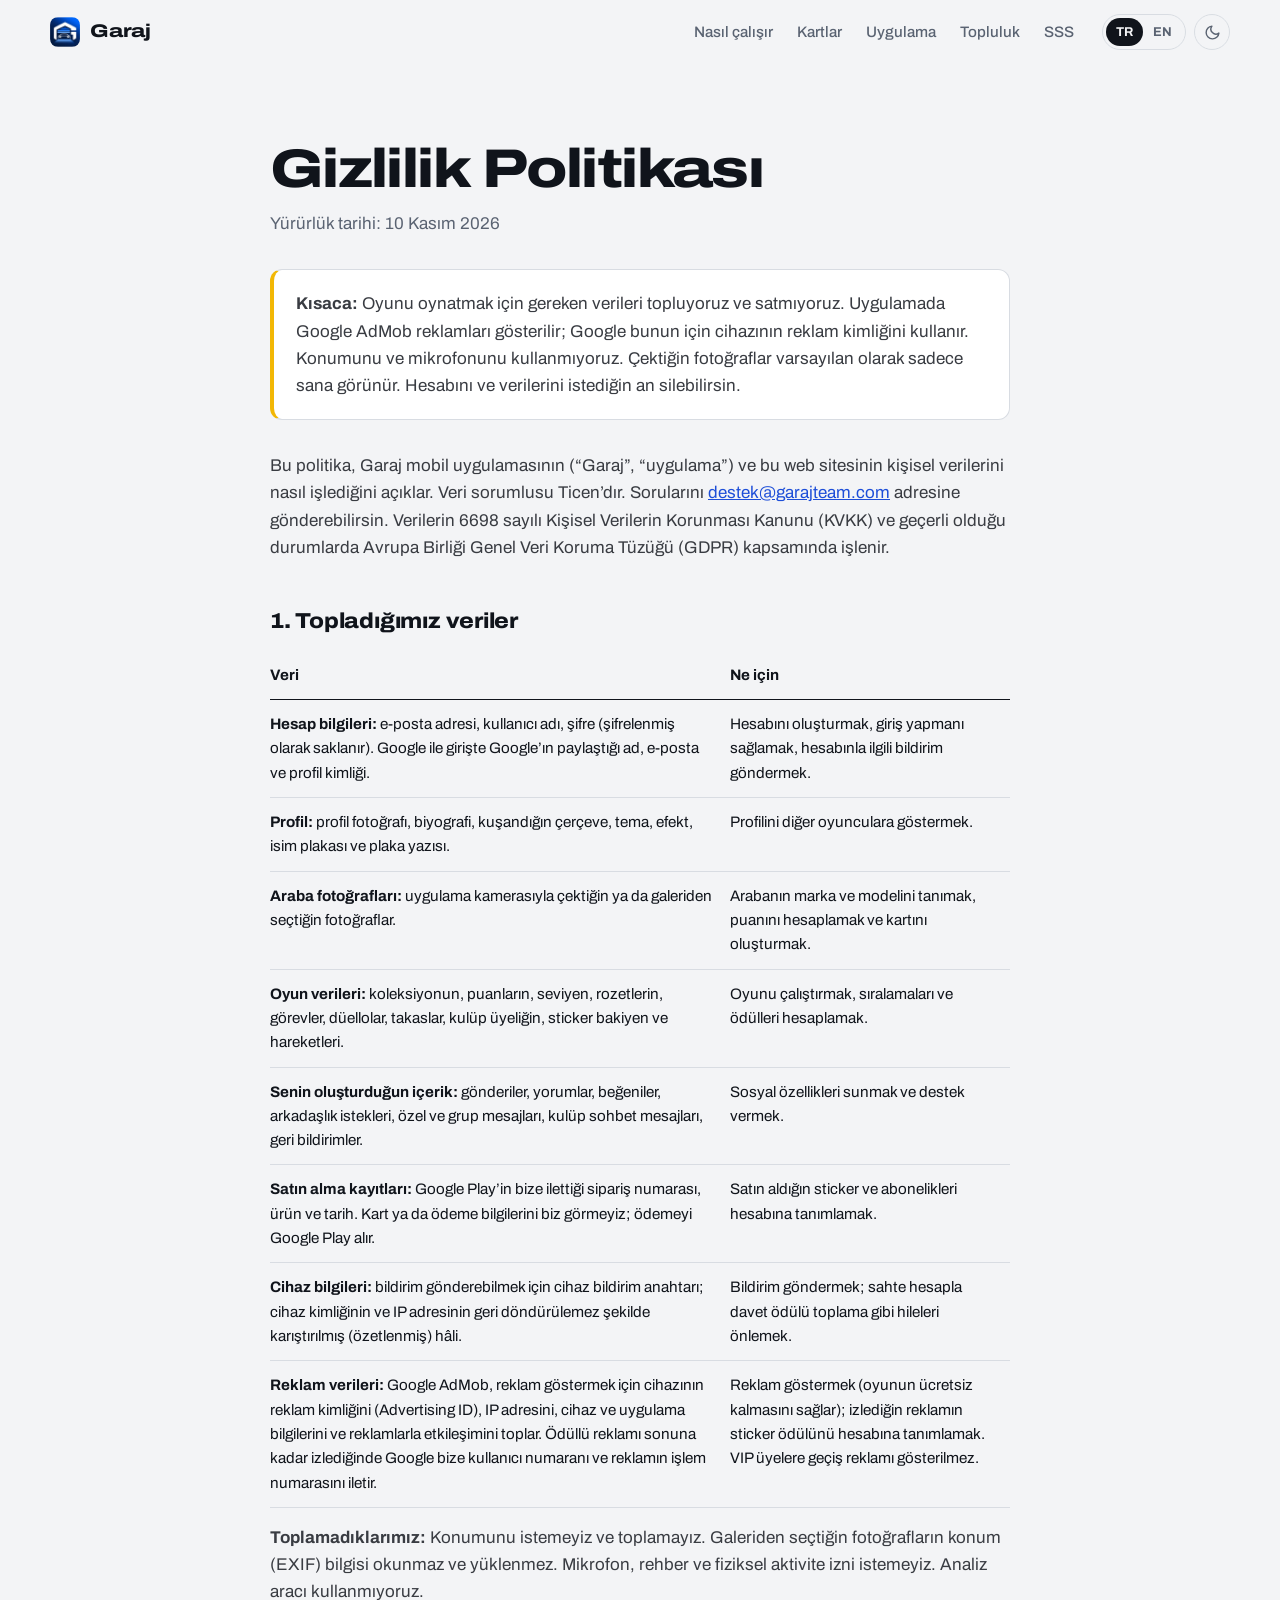
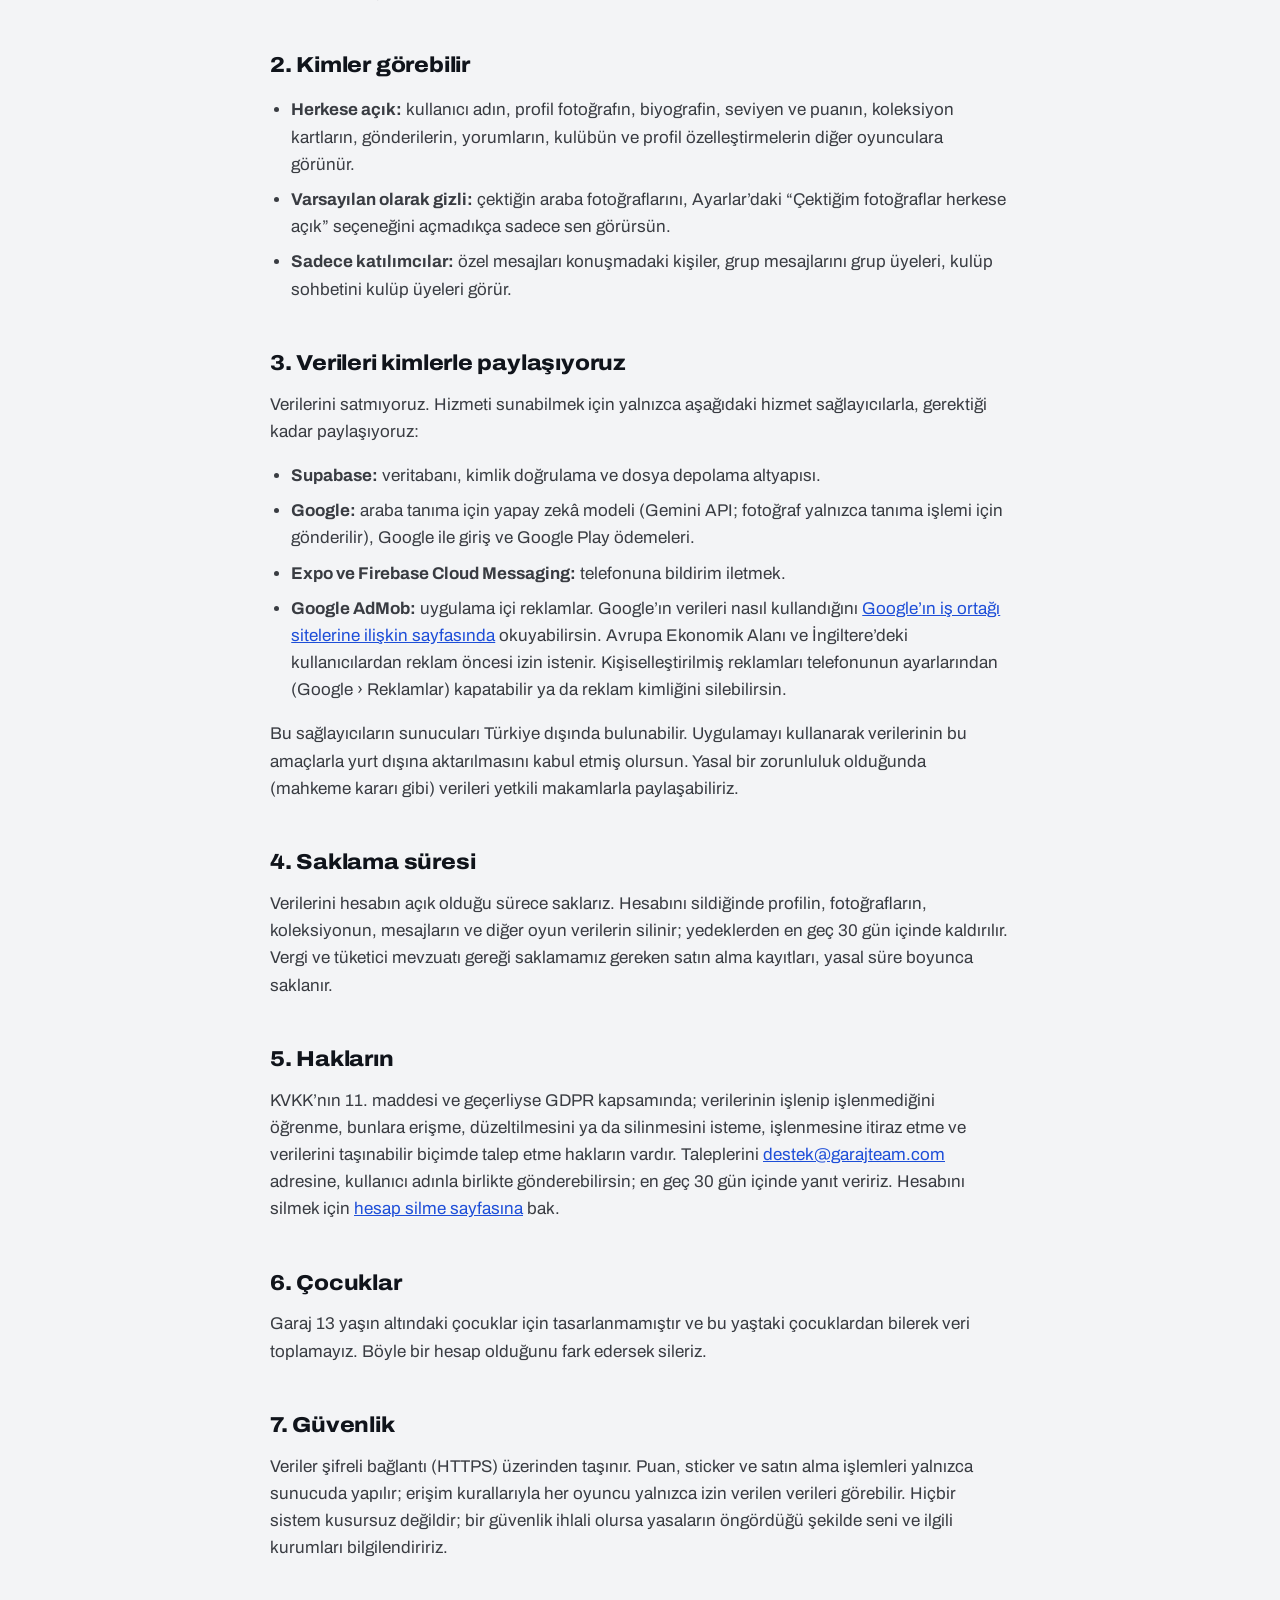
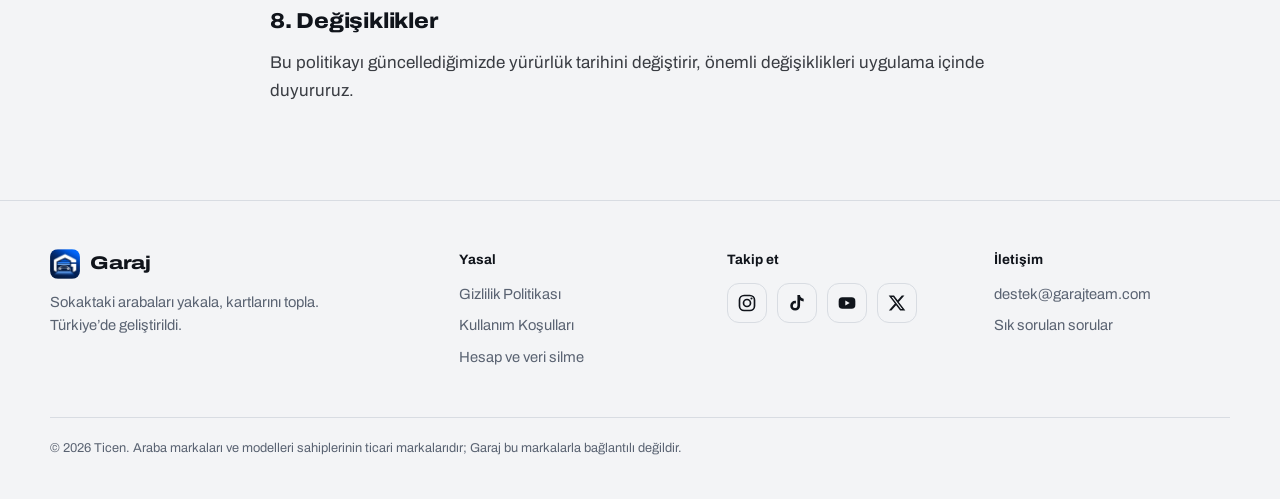
==== commit 2d948beb: "Add files via upload" ====
--- a/gizlilik.html
+++ b/gizlilik.html
@@ -48,8 +48,8 @@
 
 <article data-l="tr">
 <h1>Gizlilik Politikası</h1>
-<p class="tarih">Yürürlük tarihi: 4 Kasım 2026</p>
-<div class="ozet"><p><strong>Kısaca:</strong> Oyunu oynatmak için gereken verileri topluyoruz, satmıyoruz ve reklam amacıyla kimseyle paylaşmıyoruz. Konumunu ve mikrofonunu kullanmıyoruz. Çektiğin fotoğraflar varsayılan olarak sadece sana görünür. Hesabını ve verilerini istediğin an silebilirsin.</p></div>
+<p class="tarih">Yürürlük tarihi: 10 Kasım 2026</p>
+<div class="ozet"><p><strong>Kısaca:</strong> Oyunu oynatmak için gereken verileri topluyoruz ve satmıyoruz. Uygulamada Google AdMob reklamları gösterilir; Google bunun için cihazının reklam kimliğini kullanır. Konumunu ve mikrofonunu kullanmıyoruz. Çektiğin fotoğraflar varsayılan olarak sadece sana görünür. Hesabını ve verilerini istediğin an silebilirsin.</p></div>
 
 <p>Bu politika, Garaj mobil uygulamasının (“Garaj”, “uygulama”) ve bu web sitesinin kişisel verilerini nasıl işlediğini açıklar. Veri sorumlusu <span data-ayar="gelistirici">Garaj</span>’dır. Sorularını <a data-ayar="eposta" href="#">iletisim@ornek.com</a> adresine gönderebilirsin. Verilerin 6698 sayılı Kişisel Verilerin Korunması Kanunu (KVKK) ve geçerli olduğu durumlarda Avrupa Birliği Genel Veri Koruma Tüzüğü (GDPR) kapsamında işlenir.</p>
 
@@ -63,8 +63,9 @@
 <tr><td><strong>Senin oluşturduğun içerik:</strong> gönderiler, yorumlar, beğeniler, arkadaşlık istekleri, özel ve grup mesajları, kulüp sohbet mesajları, geri bildirimler.</td><td>Sosyal özellikleri sunmak ve destek vermek.</td></tr>
 <tr><td><strong>Satın alma kayıtları:</strong> Google Play’in bize ilettiği sipariş numarası, ürün ve tarih. Kart ya da ödeme bilgilerini biz görmeyiz; ödemeyi Google Play alır.</td><td>Satın aldığın sticker ve abonelikleri hesabına tanımlamak.</td></tr>
 <tr><td><strong>Cihaz bilgileri:</strong> bildirim gönderebilmek için cihaz bildirim anahtarı; cihaz kimliğinin ve IP adresinin geri döndürülemez şekilde karıştırılmış (özetlenmiş) hâli.</td><td>Bildirim göndermek; sahte hesapla davet ödülü toplama gibi hileleri önlemek.</td></tr>
+<tr><td><strong>Reklam verileri:</strong> Google AdMob, reklam göstermek için cihazının reklam kimliğini (Advertising ID), IP adresini, cihaz ve uygulama bilgilerini ve reklamlarla etkileşimini toplar. Ödüllü reklamı sonuna kadar izlediğinde Google bize kullanıcı numaranı ve reklamın işlem numarasını iletir.</td><td>Reklam göstermek (oyunun ücretsiz kalmasını sağlar); izlediğin reklamın sticker ödülünü hesabına tanımlamak. VIP üyelere geçiş reklamı gösterilmez.</td></tr>
 </table>
-<p><strong>Toplamadıklarımız:</strong> Konumunu istemeyiz ve toplamayız. Galeriden seçtiğin fotoğrafların konum (EXIF) bilgisi okunmaz ve yüklenmez. Mikrofon, rehber ve fiziksel aktivite izni istemeyiz. Şu anda üçüncü taraf reklam ağı ya da analiz aracı kullanmıyoruz; kullanmaya başlarsak bu politikayı önceden güncelleriz.</p>
+<p><strong>Toplamadıklarımız:</strong> Konumunu istemeyiz ve toplamayız. Galeriden seçtiğin fotoğrafların konum (EXIF) bilgisi okunmaz ve yüklenmez. Mikrofon, rehber ve fiziksel aktivite izni istemeyiz. Analiz aracı kullanmıyoruz.</p>
 
 <h2>2. Kimler görebilir</h2>
 <ul>
@@ -79,6 +80,7 @@
 <li><strong>Supabase:</strong> veritabanı, kimlik doğrulama ve dosya depolama altyapısı.</li>
 <li><strong>Google:</strong> araba tanıma için yapay zekâ modeli (Gemini API; fotoğraf yalnızca tanıma işlemi için gönderilir), Google ile giriş ve Google Play ödemeleri.</li>
 <li><strong>Expo ve Firebase Cloud Messaging:</strong> telefonuna bildirim iletmek.</li>
+<li><strong>Google AdMob:</strong> uygulama içi reklamlar. Google’ın verileri nasıl kullandığını <a href="https://policies.google.com/technologies/partner-sites" rel="noopener">Google’ın iş ortağı sitelerine ilişkin sayfasında</a> okuyabilirsin. Avrupa Ekonomik Alanı ve İngiltere’deki kullanıcılardan reklam öncesi izin istenir. Kişiselleştirilmiş reklamları telefonunun ayarlarından (Google › Reklamlar) kapatabilir ya da reklam kimliğini silebilirsin.</li>
 </ul>
 <p>Bu sağlayıcıların sunucuları Türkiye dışında bulunabilir. Uygulamayı kullanarak verilerinin bu amaçlarla yurt dışına aktarılmasını kabul etmiş olursun. Yasal bir zorunluluk olduğunda (mahkeme kararı gibi) verileri yetkili makamlarla paylaşabiliriz.</p>
 
@@ -100,8 +102,8 @@
 
 <article data-l="en">
 <h1>Privacy Policy</h1>
-<p class="tarih">Effective date: November 4, 2026</p>
-<div class="ozet"><p><strong>In short:</strong> we collect the data needed to run the game, we don’t sell it and we don’t share it with anyone for advertising. We don’t use your location or microphone. Photos you take are visible only to you by default. You can delete your account and data whenever you like.</p></div>
+<p class="tarih">Effective date: November 10, 2026</p>
+<div class="ozet"><p><strong>In short:</strong> we collect the data needed to run the game and we don’t sell it. The app shows Google AdMob ads, and Google uses your device’s advertising ID to do so. We don’t use your location or microphone. Photos you take are visible only to you by default. You can delete your account and data whenever you like.</p></div>
 
 <p>This policy explains how the Garaj mobile app (“Garaj”, “the app”) and this website handle personal data. The data controller is <span data-ayar="gelistirici">Garaj</span>. You can send questions to <a data-ayar="eposta" href="#">iletisim@ornek.com</a>. Your data is processed under Turkish Personal Data Protection Law No. 6698 (KVKK) and, where it applies, the EU General Data Protection Regulation (GDPR).</p>
 
@@ -115,8 +117,9 @@
 <tr><td><strong>Content you create:</strong> posts, comments, likes, friend requests, direct and group messages, club chat messages and feedback.</td><td>To provide social features and support.</td></tr>
 <tr><td><strong>Purchase records:</strong> the order number, product and date Google Play sends us. We never see your card or payment details; Google Play processes the payment.</td><td>To credit stickers and subscriptions to your account.</td></tr>
 <tr><td><strong>Device data:</strong> a push notification token; an irreversibly hashed version of your device ID and IP address.</td><td>To send notifications and to prevent abuse such as collecting invite rewards with fake accounts.</td></tr>
+<tr><td><strong>Advertising data:</strong> Google AdMob collects your device’s advertising ID, IP address, device and app information and your interactions with ads in order to show ads. When you watch a rewarded ad to the end, Google sends us your user number and the ad’s transaction number.</td><td>To show ads (which keep the game free) and to credit the sticker reward for an ad you watched. VIP members don’t see interstitial ads.</td></tr>
 </table>
-<p><strong>What we don’t collect:</strong> we never ask for or collect your location. Location (EXIF) data in photos you pick from your gallery is not read or uploaded. We don’t ask for microphone, contacts or physical activity access. We currently use no third-party advertising or analytics SDKs; if that changes, we will update this policy first.</p>
+<p><strong>What we don’t collect:</strong> we never ask for or collect your location. Location (EXIF) data in photos you pick from your gallery is not read or uploaded. We don’t ask for microphone, contacts or physical activity access. We don’t use analytics SDKs.</p>
 
 <h2>2. Who can see what</h2>
 <ul>
@@ -131,6 +134,7 @@
 <li><strong>Supabase:</strong> database, authentication and file storage.</li>
 <li><strong>Google:</strong> the AI model used for car recognition (Gemini API; photos are sent only for recognition), Google sign-in and Google Play billing.</li>
 <li><strong>Expo and Firebase Cloud Messaging:</strong> delivering notifications to your phone.</li>
+<li><strong>Google AdMob:</strong> in-app ads. You can read how Google uses data on <a href="https://policies.google.com/technologies/partner-sites" rel="noopener">Google’s page about partner sites and apps</a>. Users in the European Economic Area and the UK are asked for consent before ads are shown. You can turn off personalised ads or delete your advertising ID in your phone’s settings (Google › Ads).</li>
 </ul>
 <p>These providers may store data on servers outside Türkiye. By using the app you agree to your data being transferred abroad for these purposes. We may disclose data to authorities where the law requires it, for example under a court order.</p>
 
--- a/stil.css
+++ b/stil.css
@@ -2100,3 +2100,29 @@
 .alt-sosyal a:hover { border-color: var(--mavi); color: var(--mavi-yazi); }
 .alt-sosyal a.yakinda { opacity: 0.45; pointer-events: none; }
 .alt-sosyal svg { width: 20px; height: 20px; }
+
+/* ---------- Üst çubuk: İndir düğmesi ---------- */
+.ust-indir {
+  display: inline-flex;
+  align-items: center;
+  gap: 7px;
+  height: 36px;
+  padding: 0 15px 0 12px;
+  border-radius: 999px;
+  background: var(--mavi);
+  color: #fff;
+  font-size: 0.88rem;
+  font-weight: 700;
+  text-decoration: none;
+  margin-right: 4px;
+  transition: filter 0.15s;
+}
+.ust-indir svg { width: 14px; height: 14px; flex: none; }
+.ust-indir:hover { filter: brightness(1.1); }
+.ust-indir:focus-visible { outline: 2px solid var(--mavi); outline-offset: 3px; }
+.altyazi.giris-yazi { pointer-events: auto; }
+.altyazi.giris-yazi .magaza { background: #fff; color: #0b0e13; }
+@media (max-width: 420px) {
+  .ust-indir { padding: 0 12px; }
+  .ust-indir svg { display: none; }
+}
